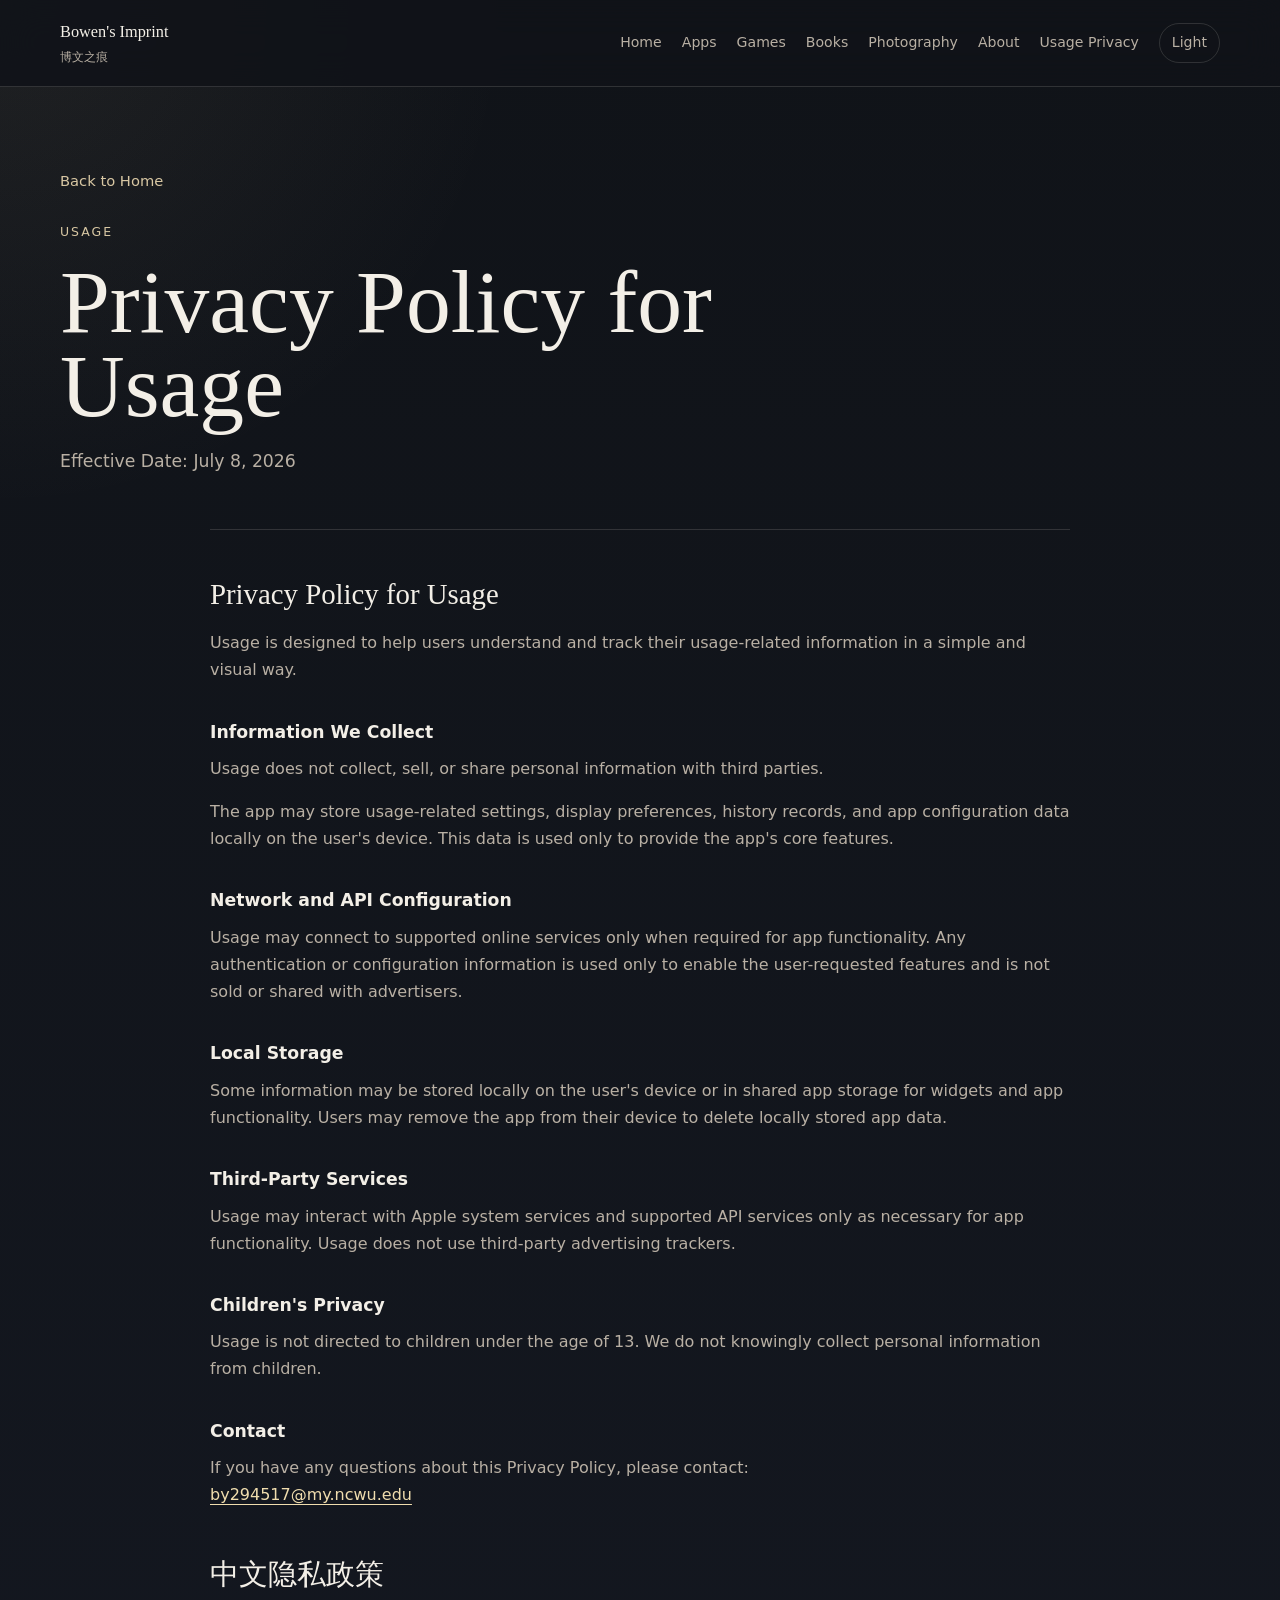
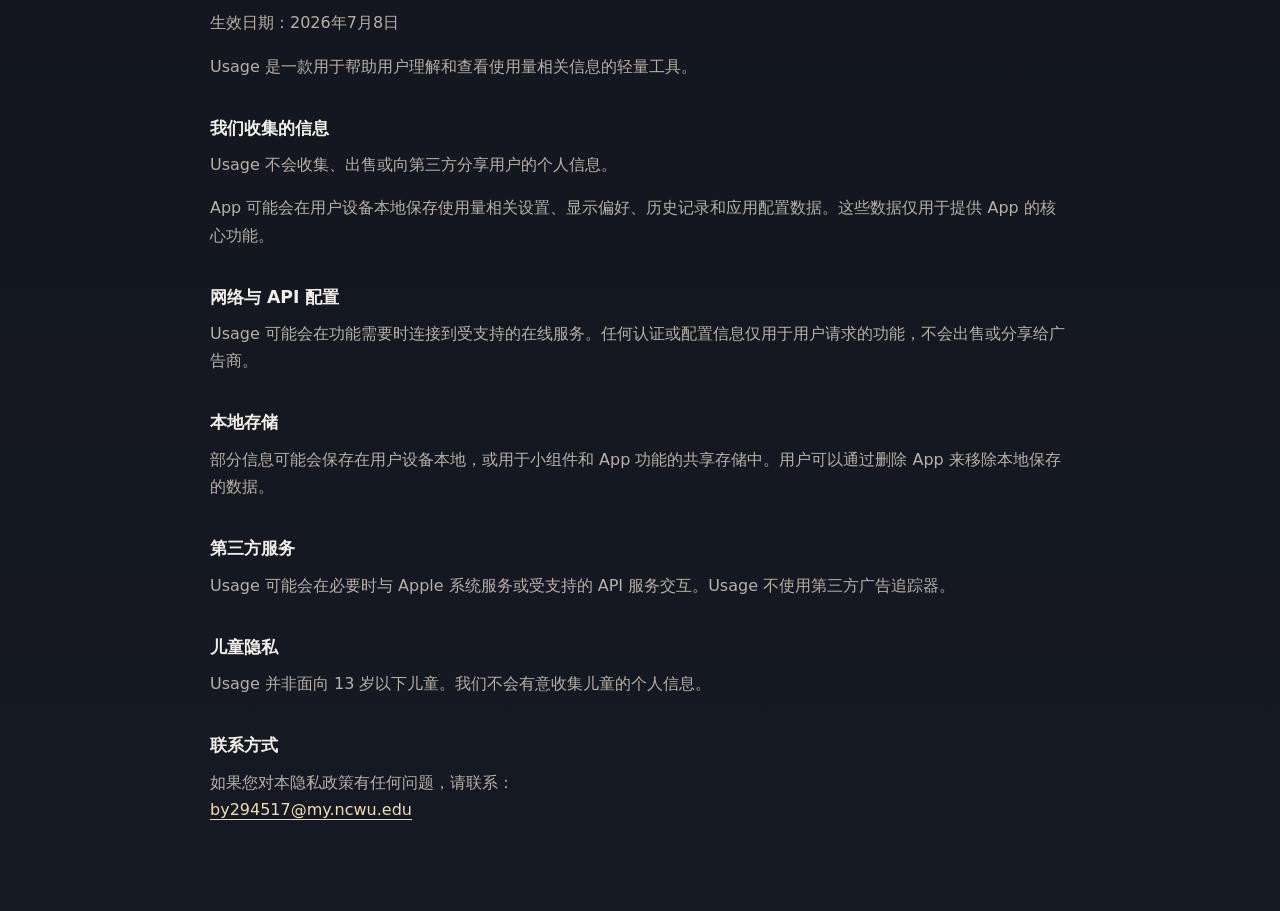
==== privacy/usage/index.html @ b710c00c "Initial commit" ====
<!doctype html>
<html lang="en">
  <head>
    <meta charset="utf-8">
    <meta name="viewport" content="width=device-width, initial-scale=1">
    <meta name="description" content="Privacy Policy for Usage, an iOS utility by Bowen's Imprint.">
    <title>Privacy Policy for Usage | Bowen's Imprint</title>
    <link rel="stylesheet" href="../../assets/styles.css">
    <script src="../../assets/main.js" defer></script>
  </head>
  <body>
    <div class="site-shell">
      <header class="site-header">
        <nav class="nav" aria-label="Primary navigation">
          <a class="brand" href="../../" aria-label="Bowen's Imprint home">
            <strong>Bowen's Imprint</strong>
            <span>博文之痕</span>
          </a>
          <div class="nav-links">
            <a href="../../">Home</a>
            <a href="../../#apps">Apps</a>
            <a href="../../#games">Games</a>
            <a href="../../#books">Books</a>
            <a href="../../#photography">Photography</a>
            <a href="../../#about">About</a>
            <a href="./">Usage Privacy</a>
            <button class="theme-toggle" type="button" data-theme-toggle>Light</button>
          </div>
        </nav>
      </header>

      <main>
        <section class="page-hero">
          <a class="back-link" href="../../">Back to Home</a>
          <p class="eyebrow">Usage</p>
          <h1 class="page-title">Privacy Policy for Usage</h1>
          <p class="page-kicker">Effective Date: July 8, 2026</p>
        </section>

        <article class="document">
          <h2>Privacy Policy for Usage</h2>
          <p>Usage is designed to help users understand and track their usage-related information in a simple and visual way.</p>

          <h3>Information We Collect</h3>
          <p>Usage does not collect, sell, or share personal information with third parties.</p>
          <p>The app may store usage-related settings, display preferences, history records, and app configuration data locally on the user's device. This data is used only to provide the app's core features.</p>

          <h3>Network and API Configuration</h3>
          <p>Usage may connect to supported online services only when required for app functionality. Any authentication or configuration information is used only to enable the user-requested features and is not sold or shared with advertisers.</p>

          <h3>Local Storage</h3>
          <p>Some information may be stored locally on the user's device or in shared app storage for widgets and app functionality. Users may remove the app from their device to delete locally stored app data.</p>

          <h3>Third-Party Services</h3>
          <p>Usage may interact with Apple system services and supported API services only as necessary for app functionality. Usage does not use third-party advertising trackers.</p>

          <h3>Children's Privacy</h3>
          <p>Usage is not directed to children under the age of 13. We do not knowingly collect personal information from children.</p>

          <h3>Contact</h3>
          <p>If you have any questions about this Privacy Policy, please contact:<br>
          <a href="mailto:by294517@my.ncwu.edu">by294517@my.ncwu.edu</a></p>

          <h2 lang="zh-Hans">中文隐私政策</h2>
          <p lang="zh-Hans">生效日期：2026年7月8日</p>
          <p lang="zh-Hans">Usage 是一款用于帮助用户理解和查看使用量相关信息的轻量工具。</p>

          <h3 lang="zh-Hans">我们收集的信息</h3>
          <p lang="zh-Hans">Usage 不会收集、出售或向第三方分享用户的个人信息。</p>
          <p lang="zh-Hans">App 可能会在用户设备本地保存使用量相关设置、显示偏好、历史记录和应用配置数据。这些数据仅用于提供 App 的核心功能。</p>

          <h3 lang="zh-Hans">网络与 API 配置</h3>
          <p lang="zh-Hans">Usage 可能会在功能需要时连接到受支持的在线服务。任何认证或配置信息仅用于用户请求的功能，不会出售或分享给广告商。</p>

          <h3 lang="zh-Hans">本地存储</h3>
          <p lang="zh-Hans">部分信息可能会保存在用户设备本地，或用于小组件和 App 功能的共享存储中。用户可以通过删除 App 来移除本地保存的数据。</p>

          <h3 lang="zh-Hans">第三方服务</h3>
          <p lang="zh-Hans">Usage 可能会在必要时与 Apple 系统服务或受支持的 API 服务交互。Usage 不使用第三方广告追踪器。</p>

          <h3 lang="zh-Hans">儿童隐私</h3>
          <p lang="zh-Hans">Usage 并非面向 13 岁以下儿童。我们不会有意收集儿童的个人信息。</p>

          <h3 lang="zh-Hans">联系方式</h3>
          <p lang="zh-Hans">如果您对本隐私政策有任何问题，请联系：<br>
          <a href="mailto:by294517@my.ncwu.edu">by294517@my.ncwu.edu</a></p>
        </article>
      </main>
    </div>
  </body>
</html>
---- assets/styles.css ----
:root {
  /* Shared design tokens keep the static pages visually consistent. */
  color-scheme: dark;
  --bg: #101318;
  --bg-soft: #151923;
  --panel: #1a202b;
  --panel-strong: #202733;
  --text: #f3efe7;
  --muted: #b9b0a4;
  --subtle: #81786f;
  --line: rgba(243, 239, 231, 0.14);
  --accent: #d8c7a3;
  --accent-strong: #f0ddae;
  --shadow: rgba(0, 0, 0, 0.28);
  --max-width: 1160px;
  --radius: 8px;
  --ease: 180ms ease;
}

:root[data-theme="light"] {
  color-scheme: light;
  --bg: #f5f1ea;
  --bg-soft: #ebe5db;
  --panel: #fffaf1;
  --panel-strong: #f4eadb;
  --text: #17191d;
  --muted: #565048;
  --subtle: #7d756b;
  --line: rgba(23, 25, 29, 0.14);
  --accent: #8a6b35;
  --accent-strong: #5e451c;
  --shadow: rgba(39, 30, 19, 0.12);
}

* {
  box-sizing: border-box;
}

html {
  scroll-behavior: smooth;
}

body {
  margin: 0;
  min-width: 320px;
  background:
    radial-gradient(circle at top left, rgba(216, 199, 163, 0.08), transparent 32rem),
    linear-gradient(180deg, var(--bg), var(--bg-soft));
  color: var(--text);
  font-family: Inter, ui-sans-serif, system-ui, -apple-system, BlinkMacSystemFont, "Segoe UI", sans-serif;
  font-size: 16px;
  line-height: 1.7;
  text-rendering: optimizeLegibility;
}

a {
  color: inherit;
  text-decoration: none;
}

a:hover {
  color: var(--accent-strong);
}

.site-shell {
  min-height: 100vh;
}

.site-header {
  position: sticky;
  top: 0;
  z-index: 20;
  border-bottom: 1px solid var(--line);
  background: color-mix(in srgb, var(--bg) 88%, transparent);
  backdrop-filter: blur(18px);
}

/* The navigation wraps on small screens so every required link remains reachable. */
.nav {
  display: flex;
  align-items: center;
  justify-content: space-between;
  width: min(100% - 40px, var(--max-width));
  margin: 0 auto;
  padding: 18px 0;
  gap: 24px;
}

.brand {
  display: grid;
  gap: 1px;
  min-width: max-content;
  font-family: Georgia, "Times New Roman", serif;
}

.brand strong {
  font-size: 1.02rem;
  font-weight: 500;
}

.brand span {
  color: var(--muted);
  font-size: 0.78rem;
}

.nav-links {
  display: flex;
  align-items: center;
  justify-content: flex-end;
  gap: 20px;
  color: var(--muted);
  font-size: 0.88rem;
}

.nav-links a {
  transition: color var(--ease);
}

.theme-toggle {
  border: 1px solid var(--line);
  border-radius: 999px;
  background: transparent;
  color: var(--muted);
  cursor: pointer;
  font: inherit;
  padding: 7px 12px;
  transition: border-color var(--ease), color var(--ease), background var(--ease);
}

.theme-toggle:hover {
  border-color: var(--accent);
  color: var(--accent-strong);
  background: color-mix(in srgb, var(--accent) 10%, transparent);
}

.section,
.hero,
.page-hero,
.footer-inner {
  width: min(100% - 40px, var(--max-width));
  margin: 0 auto;
}

.hero {
  display: grid;
  grid-template-columns: minmax(0, 1.2fr) minmax(280px, 0.8fr);
  align-items: end;
  gap: 56px;
  padding: 96px 0 72px;
}

/* Hero typography is intentionally editorial and restrained rather than startup-like. */
.eyebrow {
  margin: 0 0 18px;
  color: var(--accent);
  font-size: 0.78rem;
  letter-spacing: 0.16em;
  text-transform: uppercase;
}

h1,
h2,
h3,
p {
  margin-top: 0;
}

h1,
.page-title {
  margin-bottom: 18px;
  font-family: Georgia, "Times New Roman", serif;
  font-size: clamp(3.5rem, 8vw, 7.8rem);
  font-weight: 400;
  line-height: 0.94;
}

.han-title {
  margin-bottom: 28px;
  color: var(--muted);
  font-family: "Songti SC", "Noto Serif CJK SC", serif;
  font-size: clamp(1.45rem, 2vw, 2.15rem);
  font-weight: 400;
}

.hero-copy {
  max-width: 720px;
  color: var(--muted);
  font-size: clamp(1.05rem, 1.4vw, 1.2rem);
}

.hero-actions,
.card-actions {
  display: flex;
  flex-wrap: wrap;
  gap: 12px;
  margin-top: 32px;
}

.button {
  display: inline-flex;
  align-items: center;
  justify-content: center;
  min-height: 44px;
  border: 1px solid var(--accent);
  border-radius: 999px;
  padding: 10px 18px;
  color: var(--bg);
  background: var(--accent);
  font-size: 0.92rem;
  transition: transform var(--ease), border-color var(--ease), background var(--ease), color var(--ease);
}

.button:hover {
  transform: translateY(-1px);
  color: var(--bg);
  background: var(--accent-strong);
  border-color: var(--accent-strong);
}

.button.secondary {
  color: var(--text);
  background: transparent;
}

.button.secondary:hover {
  color: var(--accent-strong);
  background: color-mix(in srgb, var(--accent) 10%, transparent);
}

.hero-panel {
  border: 1px solid var(--line);
  border-radius: var(--radius);
  padding: 28px;
  background: color-mix(in srgb, var(--panel) 88%, transparent);
  box-shadow: 0 24px 70px var(--shadow);
}

.hero-panel dl {
  display: grid;
  gap: 18px;
  margin: 0;
}

.hero-panel div {
  border-bottom: 1px solid var(--line);
  padding-bottom: 18px;
}

.hero-panel div:last-child {
  border-bottom: 0;
  padding-bottom: 0;
}

.hero-panel dt {
  color: var(--subtle);
  font-size: 0.76rem;
  letter-spacing: 0.13em;
  text-transform: uppercase;
}

.hero-panel dd {
  margin: 5px 0 0;
  color: var(--text);
  font-family: Georgia, "Times New Roman", serif;
  font-size: 1.35rem;
}

.section {
  padding: 76px 0;
  border-top: 1px solid var(--line);
}

.section-heading {
  display: grid;
  grid-template-columns: minmax(0, 0.7fr) minmax(0, 1fr);
  gap: 40px;
  margin-bottom: 32px;
}

.section h2 {
  margin-bottom: 0;
  font-family: Georgia, "Times New Roman", serif;
  font-size: clamp(2rem, 4vw, 4rem);
  font-weight: 400;
  line-height: 1;
}

.section-heading p,
.about-copy p,
.document p,
.document li {
  color: var(--muted);
}

.grid {
  display: grid;
  grid-template-columns: repeat(4, minmax(0, 1fr));
  gap: 16px;
}

/* Cards use thin borders and subtle movement to keep the archive calm but tactile. */
.card,
.product-card {
  border: 1px solid var(--line);
  border-radius: var(--radius);
  background: color-mix(in srgb, var(--panel) 92%, transparent);
  transition: transform var(--ease), border-color var(--ease), background var(--ease);
}

.card {
  min-height: 270px;
  padding: 24px;
}

.card:hover,
.product-card:hover {
  transform: translateY(-3px);
  border-color: color-mix(in srgb, var(--accent) 55%, var(--line));
  background: var(--panel);
}

.card-number,
.product-meta {
  color: var(--accent);
  font-size: 0.77rem;
  letter-spacing: 0.14em;
  text-transform: uppercase;
}

.card h3,
.product-card h3 {
  margin: 42px 0 18px;
  font-family: Georgia, "Times New Roman", serif;
  font-size: 1.75rem;
  font-weight: 400;
}

.card p,
.product-card p {
  color: var(--muted);
}

.product-card {
  display: grid;
  grid-template-columns: minmax(0, 0.7fr) minmax(0, 1fr);
  gap: 32px;
  padding: 32px;
}

.product-mark {
  display: grid;
  place-items: center;
  min-height: 260px;
  border: 1px solid var(--line);
  border-radius: var(--radius);
  background:
    linear-gradient(135deg, color-mix(in srgb, var(--accent) 20%, transparent), transparent),
    var(--panel-strong);
  color: var(--accent-strong);
  font-family: Georgia, "Times New Roman", serif;
  font-size: clamp(3rem, 8vw, 5.5rem);
}

.product-card h3 {
  margin-top: 20px;
}

.about-copy {
  display: grid;
  grid-template-columns: repeat(2, minmax(0, 1fr));
  gap: 32px;
}

.site-footer {
  border-top: 1px solid var(--line);
  padding: 36px 0;
}

.footer-inner {
  display: flex;
  align-items: center;
  justify-content: space-between;
  gap: 24px;
  color: var(--muted);
  font-size: 0.92rem;
}

.footer-links {
  display: flex;
  flex-wrap: wrap;
  justify-content: flex-end;
  gap: 16px;
}

.page-hero {
  padding: 80px 0 36px;
}

.page-title {
  max-width: 820px;
  font-size: clamp(2.8rem, 7vw, 6.2rem);
}

.page-kicker {
  max-width: 740px;
  color: var(--muted);
  font-size: 1.08rem;
}

.document {
  width: min(100% - 40px, 860px);
  margin: 0 auto 88px;
  border-top: 1px solid var(--line);
  padding-top: 40px;
}

.document h2 {
  margin: 42px 0 10px;
  font-family: Georgia, "Times New Roman", serif;
  font-size: 1.8rem;
  font-weight: 400;
}

.document h2:first-child {
  margin-top: 0;
}

.document h3 {
  margin: 34px 0 8px;
  font-size: 1.08rem;
  font-weight: 600;
}

.document ul {
  padding-left: 22px;
}

.document a {
  color: var(--accent-strong);
  text-decoration: underline;
  text-decoration-thickness: 1px;
  text-underline-offset: 4px;
}

.back-link {
  display: inline-flex;
  margin-bottom: 28px;
  color: var(--accent);
  font-size: 0.92rem;
}

@media (max-width: 920px) {
  .nav {
    align-items: flex-start;
    flex-direction: column;
  }

  .nav-links {
    flex-wrap: wrap;
    justify-content: flex-start;
    gap: 12px 16px;
  }

  .hero,
  .section-heading,
  .product-card,
  .about-copy {
    grid-template-columns: 1fr;
  }

  .hero {
    padding-top: 70px;
  }

  .grid {
    grid-template-columns: repeat(2, minmax(0, 1fr));
  }
}

@media (max-width: 620px) {
  body {
    font-size: 15px;
  }

  .section,
  .hero,
  .page-hero,
  .footer-inner {
    width: min(100% - 28px, var(--max-width));
  }

  .hero {
    gap: 28px;
    padding: 52px 0 48px;
  }

  h1 {
    font-size: clamp(3rem, 15vw, 4.5rem);
  }

  .grid {
    grid-template-columns: 1fr;
  }

  .card {
    min-height: auto;
  }

  .product-card,
  .hero-panel {
    padding: 22px;
  }

  .product-mark {
    min-height: 180px;
  }

  .footer-inner {
    align-items: flex-start;
    flex-direction: column;
  }

  .footer-links {
    justify-content: flex-start;
  }

  .nav-links {
    font-size: 0.84rem;
  }
}
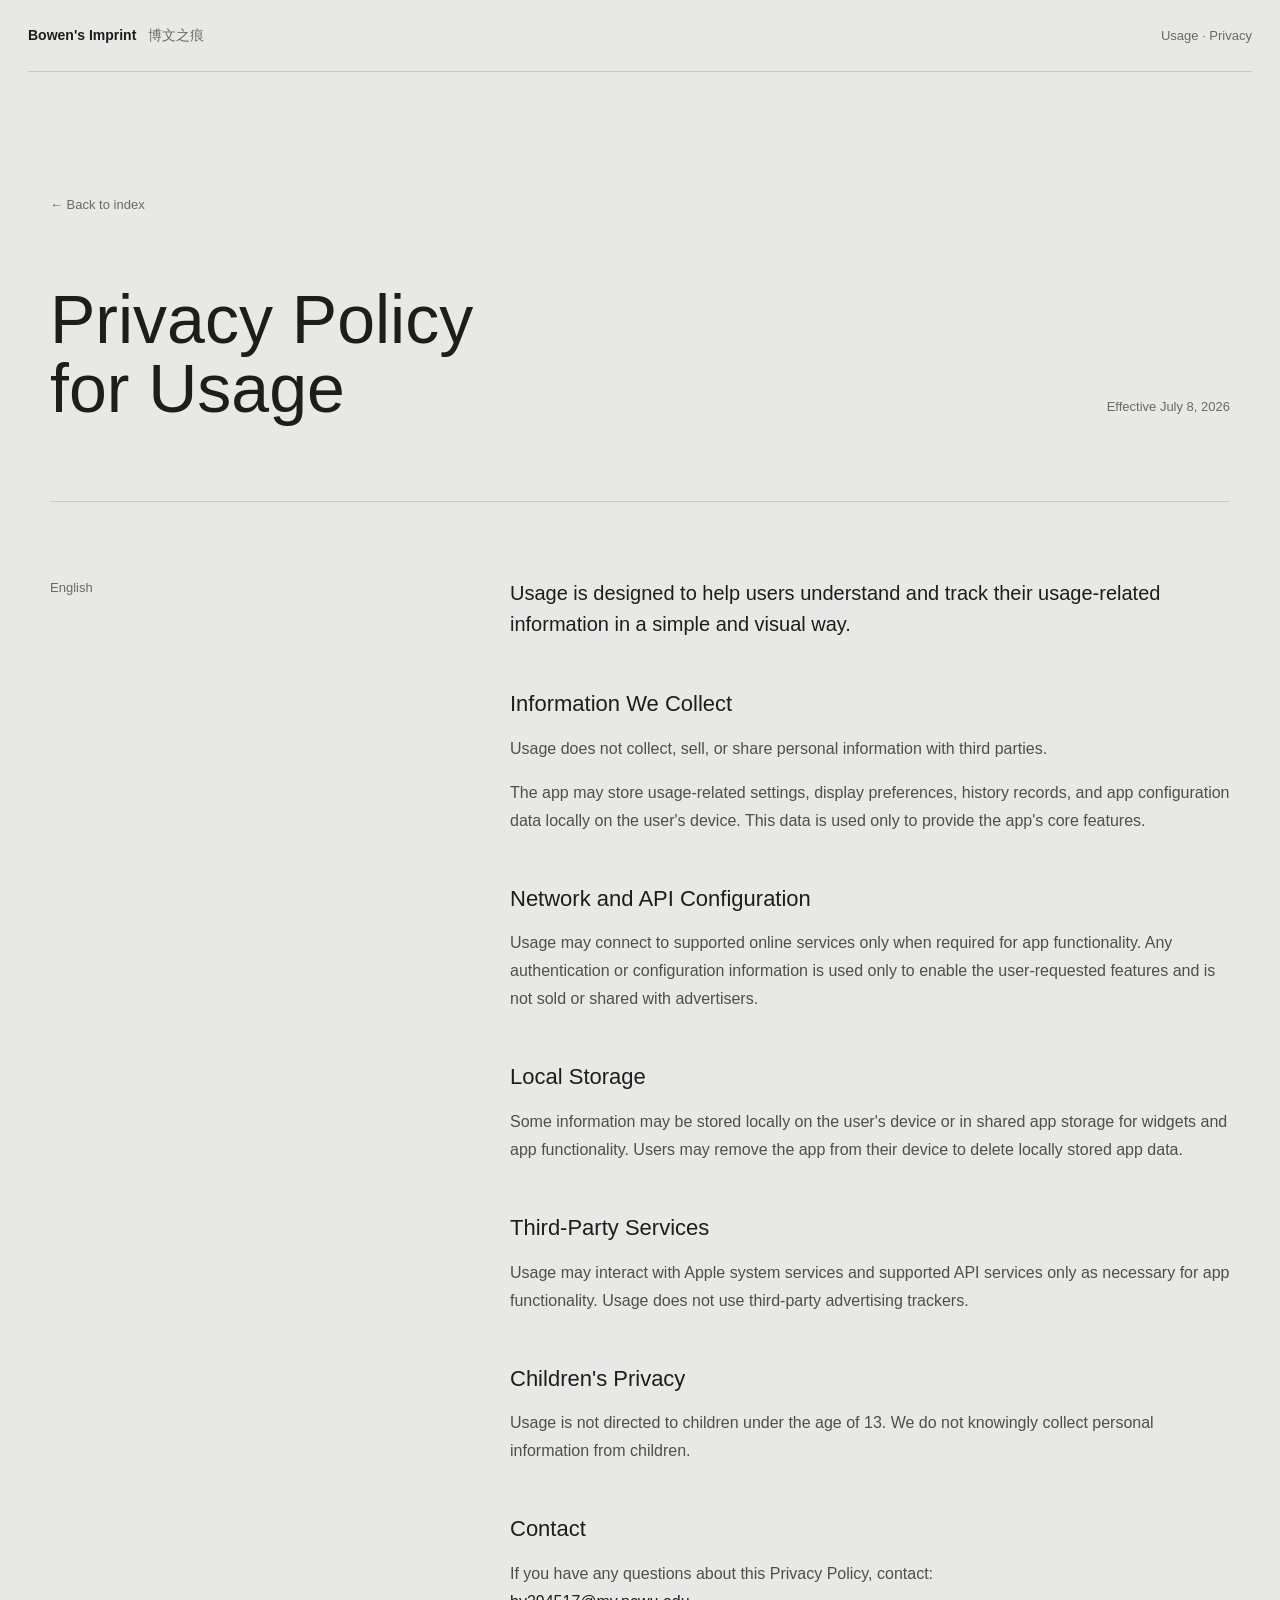
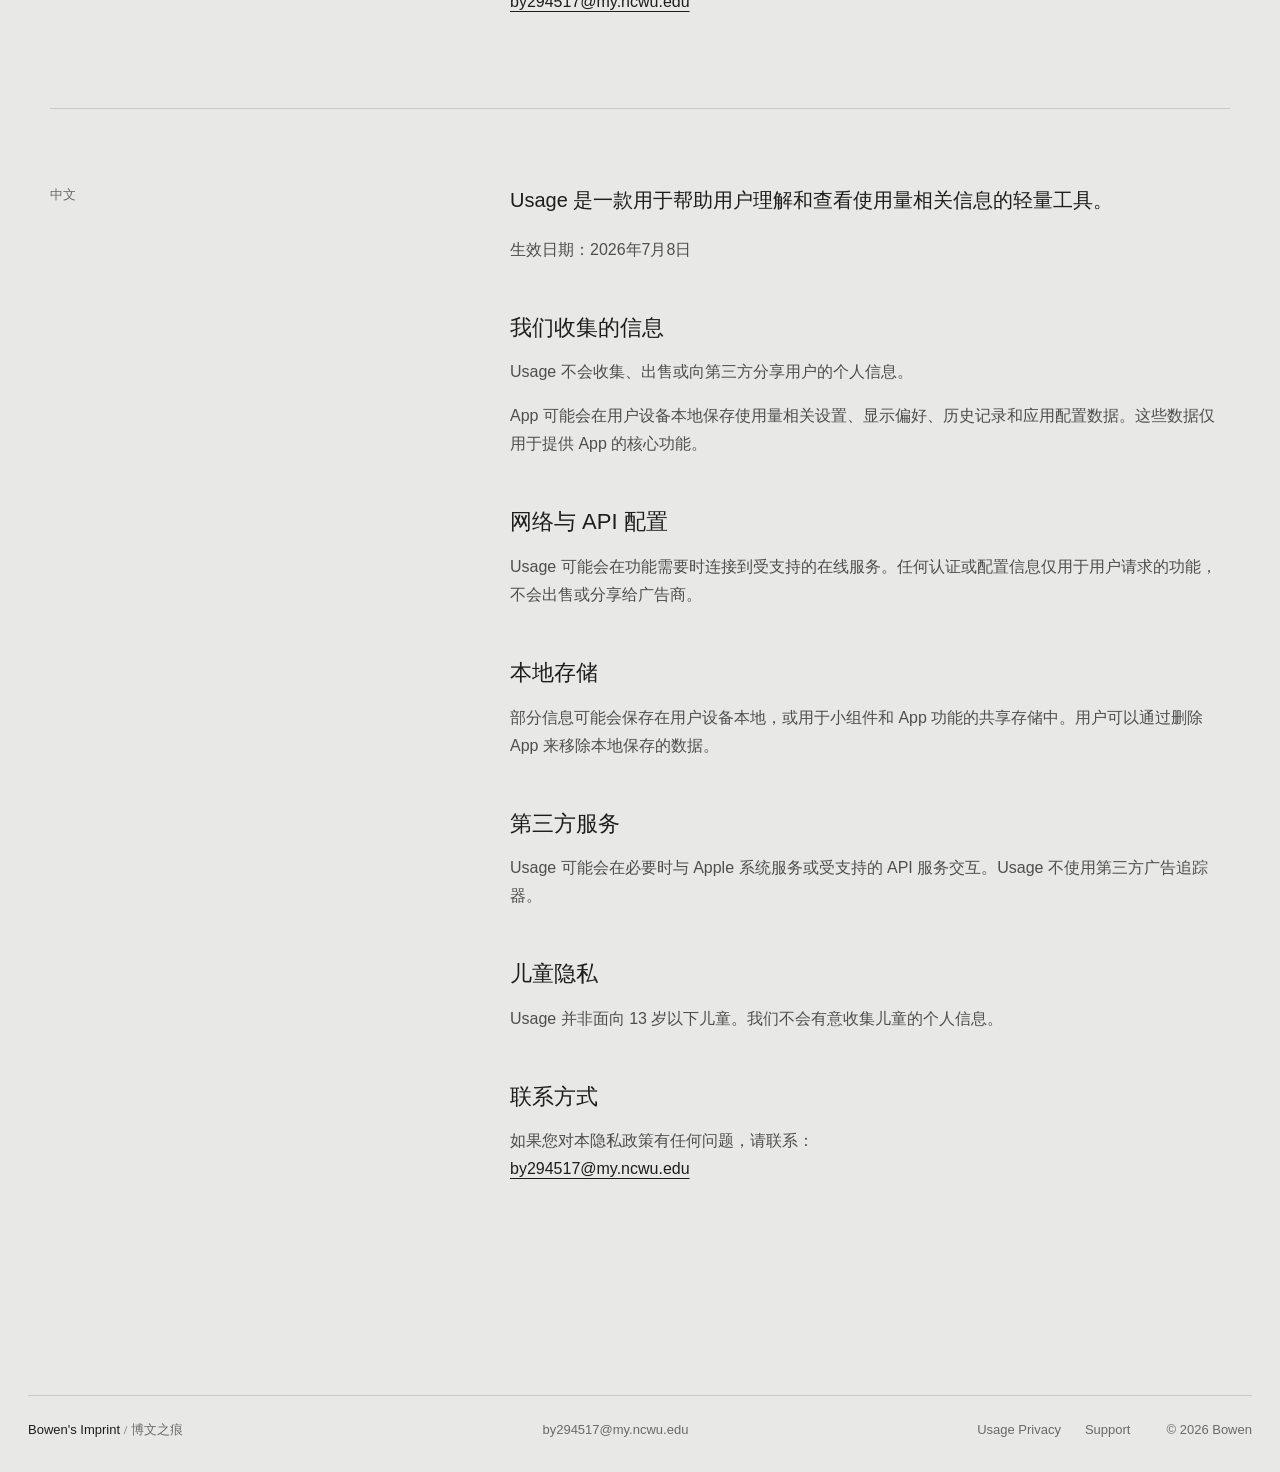
==== commit 3f738034: "Fix website access and redesign homepage - Fixed website structure and accessibility issues - Update" ====
--- a/privacy/usage/index.html
+++ b/privacy/usage/index.html
@@ -3,89 +3,103 @@
   <head>
     <meta charset="utf-8">
     <meta name="viewport" content="width=device-width, initial-scale=1">
-    <meta name="description" content="Privacy Policy for Usage, an iOS utility by Bowen's Imprint.">
+    <meta name="theme-color" content="#e8e8e6">
+    <meta name="description" content="Privacy Policy for Usage, an iOS app by Bowen's Imprint.">
     <title>Privacy Policy for Usage | Bowen's Imprint</title>
+    <link rel="icon" href="../../assets/favicon.svg" type="image/svg+xml">
     <link rel="stylesheet" href="../../assets/styles.css">
-    <script src="../../assets/main.js" defer></script>
   </head>
-  <body>
-    <div class="site-shell">
-      <header class="site-header">
-        <nav class="nav" aria-label="Primary navigation">
-          <a class="brand" href="../../" aria-label="Bowen's Imprint home">
-            <strong>Bowen's Imprint</strong>
-            <span>博文之痕</span>
-          </a>
-          <div class="nav-links">
-            <a href="../../">Home</a>
-            <a href="../../#apps">Apps</a>
-            <a href="../../#games">Games</a>
-            <a href="../../#books">Books</a>
-            <a href="../../#photography">Photography</a>
-            <a href="../../#about">About</a>
-            <a href="./">Usage Privacy</a>
-            <button class="theme-toggle" type="button" data-theme-toggle>Light</button>
-          </div>
-        </nav>
+  <body class="legal-page">
+    <a class="skip-link" href="#policy">Skip to policy</a>
+
+    <header class="site-header">
+      <div class="header-inner">
+        <a class="site-mark" href="../../" aria-label="Bowen's Imprint home">
+          <span>Bowen's Imprint</span>
+          <span lang="zh-Hans">博文之痕</span>
+        </a>
+        <span class="header-note">Usage · Privacy</span>
+      </div>
+    </header>
+
+    <main class="legal-main" id="policy">
+      <a class="document-back" href="../../">← Back to index</a>
+
+      <header class="legal-hero">
+        <h1>Privacy Policy<br>for Usage</h1>
+        <p class="legal-date">Effective July 8, 2026</p>
       </header>
 
-      <main>
-        <section class="page-hero">
-          <a class="back-link" href="../../">Back to Home</a>
-          <p class="eyebrow">Usage</p>
-          <h1 class="page-title">Privacy Policy for Usage</h1>
-          <p class="page-kicker">Effective Date: July 8, 2026</p>
+      <article class="legal-document">
+        <section class="legal-block" aria-labelledby="english-policy">
+          <h2 class="legal-language" id="english-policy">English</h2>
+          <div class="legal-copy">
+            <p>Usage is designed to help users understand and track their usage-related information in a simple and visual way.</p>
+
+            <h2>Information We Collect</h2>
+            <p>Usage does not collect, sell, or share personal information with third parties.</p>
+            <p>The app may store usage-related settings, display preferences, history records, and app configuration data locally on the user's device. This data is used only to provide the app's core features.</p>
+
+            <h2>Network and API Configuration</h2>
+            <p>Usage may connect to supported online services only when required for app functionality. Any authentication or configuration information is used only to enable the user-requested features and is not sold or shared with advertisers.</p>
+
+            <h2>Local Storage</h2>
+            <p>Some information may be stored locally on the user's device or in shared app storage for widgets and app functionality. Users may remove the app from their device to delete locally stored app data.</p>
+
+            <h2>Third-Party Services</h2>
+            <p>Usage may interact with Apple system services and supported API services only as necessary for app functionality. Usage does not use third-party advertising trackers.</p>
+
+            <h2>Children's Privacy</h2>
+            <p>Usage is not directed to children under the age of 13. We do not knowingly collect personal information from children.</p>
+
+            <h2>Contact</h2>
+            <p>If you have any questions about this Privacy Policy, contact:<br>
+              <a href="mailto:by294517@my.ncwu.edu">by294517@my.ncwu.edu</a>
+            </p>
+          </div>
         </section>
 
-        <article class="document">
-          <h2>Privacy Policy for Usage</h2>
-          <p>Usage is designed to help users understand and track their usage-related information in a simple and visual way.</p>
+        <section class="legal-block" lang="zh-Hans" aria-labelledby="chinese-policy">
+          <h2 class="legal-language" id="chinese-policy">中文</h2>
+          <div class="legal-copy">
+            <p>Usage 是一款用于帮助用户理解和查看使用量相关信息的轻量工具。</p>
+            <p>生效日期：2026年7月8日</p>
 
-          <h3>Information We Collect</h3>
-          <p>Usage does not collect, sell, or share personal information with third parties.</p>
-          <p>The app may store usage-related settings, display preferences, history records, and app configuration data locally on the user's device. This data is used only to provide the app's core features.</p>
+            <h2>我们收集的信息</h2>
+            <p>Usage 不会收集、出售或向第三方分享用户的个人信息。</p>
+            <p>App 可能会在用户设备本地保存使用量相关设置、显示偏好、历史记录和应用配置数据。这些数据仅用于提供 App 的核心功能。</p>
 
-          <h3>Network and API Configuration</h3>
-          <p>Usage may connect to supported online services only when required for app functionality. Any authentication or configuration information is used only to enable the user-requested features and is not sold or shared with advertisers.</p>
+            <h2>网络与 API 配置</h2>
+            <p>Usage 可能会在功能需要时连接到受支持的在线服务。任何认证或配置信息仅用于用户请求的功能，不会出售或分享给广告商。</p>
 
-          <h3>Local Storage</h3>
-          <p>Some information may be stored locally on the user's device or in shared app storage for widgets and app functionality. Users may remove the app from their device to delete locally stored app data.</p>
+            <h2>本地存储</h2>
+            <p>部分信息可能会保存在用户设备本地，或用于小组件和 App 功能的共享存储中。用户可以通过删除 App 来移除本地保存的数据。</p>
 
-          <h3>Third-Party Services</h3>
-          <p>Usage may interact with Apple system services and supported API services only as necessary for app functionality. Usage does not use third-party advertising trackers.</p>
+            <h2>第三方服务</h2>
+            <p>Usage 可能会在必要时与 Apple 系统服务或受支持的 API 服务交互。Usage 不使用第三方广告追踪器。</p>
 
-          <h3>Children's Privacy</h3>
-          <p>Usage is not directed to children under the age of 13. We do not knowingly collect personal information from children.</p>
+            <h2>儿童隐私</h2>
+            <p>Usage 并非面向 13 岁以下儿童。我们不会有意收集儿童的个人信息。</p>
 
-          <h3>Contact</h3>
-          <p>If you have any questions about this Privacy Policy, please contact:<br>
-          <a href="mailto:by294517@my.ncwu.edu">by294517@my.ncwu.edu</a></p>
+            <h2>联系方式</h2>
+            <p>如果您对本隐私政策有任何问题，请联系：<br>
+              <a href="mailto:by294517@my.ncwu.edu">by294517@my.ncwu.edu</a>
+            </p>
+          </div>
+        </section>
+      </article>
+    </main>
 
-          <h2 lang="zh-Hans">中文隐私政策</h2>
-          <p lang="zh-Hans">生效日期：2026年7月8日</p>
-          <p lang="zh-Hans">Usage 是一款用于帮助用户理解和查看使用量相关信息的轻量工具。</p>
-
-          <h3 lang="zh-Hans">我们收集的信息</h3>
-          <p lang="zh-Hans">Usage 不会收集、出售或向第三方分享用户的个人信息。</p>
-          <p lang="zh-Hans">App 可能会在用户设备本地保存使用量相关设置、显示偏好、历史记录和应用配置数据。这些数据仅用于提供 App 的核心功能。</p>
-
-          <h3 lang="zh-Hans">网络与 API 配置</h3>
-          <p lang="zh-Hans">Usage 可能会在功能需要时连接到受支持的在线服务。任何认证或配置信息仅用于用户请求的功能，不会出售或分享给广告商。</p>
-
-          <h3 lang="zh-Hans">本地存储</h3>
-          <p lang="zh-Hans">部分信息可能会保存在用户设备本地，或用于小组件和 App 功能的共享存储中。用户可以通过删除 App 来移除本地保存的数据。</p>
-
-          <h3 lang="zh-Hans">第三方服务</h3>
-          <p lang="zh-Hans">Usage 可能会在必要时与 Apple 系统服务或受支持的 API 服务交互。Usage 不使用第三方广告追踪器。</p>
-
-          <h3 lang="zh-Hans">儿童隐私</h3>
-          <p lang="zh-Hans">Usage 并非面向 13 岁以下儿童。我们不会有意收集儿童的个人信息。</p>
-
-          <h3 lang="zh-Hans">联系方式</h3>
-          <p lang="zh-Hans">如果您对本隐私政策有任何问题，请联系：<br>
-          <a href="mailto:by294517@my.ncwu.edu">by294517@my.ncwu.edu</a></p>
-        </article>
-      </main>
-    </div>
+    <footer class="site-footer legal-footer">
+      <div class="footer-inner">
+        <p class="footer-name">Bowen's Imprint <span lang="zh-Hans">/ 博文之痕</span></p>
+        <a class="footer-contact" href="mailto:by294517@my.ncwu.edu">by294517@my.ncwu.edu</a>
+        <nav class="footer-links" aria-label="Legal and support links">
+          <a href="./" aria-current="page">Usage Privacy</a>
+          <a href="../../support/usage/">Support</a>
+        </nav>
+        <p class="footer-year">© 2026 Bowen</p>
+      </div>
+    </footer>
   </body>
 </html>
--- a/assets/styles.css
+++ b/assets/styles.css
@@ -1,35 +1,12 @@
 :root {
-  /* Shared design tokens keep the static pages visually consistent. */
-  color-scheme: dark;
-  --bg: #101318;
-  --bg-soft: #151923;
-  --panel: #1a202b;
-  --panel-strong: #202733;
-  --text: #f3efe7;
-  --muted: #b9b0a4;
-  --subtle: #81786f;
-  --line: rgba(243, 239, 231, 0.14);
-  --accent: #d8c7a3;
-  --accent-strong: #f0ddae;
-  --shadow: rgba(0, 0, 0, 0.28);
-  --max-width: 1160px;
-  --radius: 8px;
-  --ease: 180ms ease;
-}
-
-:root[data-theme="light"] {
   color-scheme: light;
-  --bg: #f5f1ea;
-  --bg-soft: #ebe5db;
-  --panel: #fffaf1;
-  --panel-strong: #f4eadb;
-  --text: #17191d;
-  --muted: #565048;
-  --subtle: #7d756b;
-  --line: rgba(23, 25, 29, 0.14);
-  --accent: #8a6b35;
-  --accent-strong: #5e451c;
-  --shadow: rgba(39, 30, 19, 0.12);
+  --paper: #e8e8e6;
+  --surface: #f3f3f0;
+  --ink: #1d1e1c;
+  --muted: #696a66;
+  --line: #c9cac6;
+  --gutter: 28px;
+  --content-width: 1760px;
 }
 
 * {
@@ -43,14 +20,13 @@
 body {
   margin: 0;
   min-width: 320px;
-  background:
-    radial-gradient(circle at top left, rgba(216, 199, 163, 0.08), transparent 32rem),
-    linear-gradient(180deg, var(--bg), var(--bg-soft));
-  color: var(--text);
-  font-family: Inter, ui-sans-serif, system-ui, -apple-system, BlinkMacSystemFont, "Segoe UI", sans-serif;
+  background: var(--paper);
+  color: var(--ink);
+  font-family: "Helvetica Neue", Helvetica, Arial, "PingFang SC", sans-serif;
   font-size: 16px;
-  line-height: 1.7;
+  line-height: 1.5;
   text-rendering: optimizeLegibility;
+  -webkit-font-smoothing: antialiased;
 }
 
 a {
@@ -58,473 +34,679 @@
   text-decoration: none;
 }
 
-a:hover {
-  color: var(--accent-strong);
-}
-
-.site-shell {
-  min-height: 100vh;
+img {
+  display: block;
+  max-width: 100%;
+}
+
+button,
+input,
+textarea,
+select {
+  font: inherit;
+}
+
+.skip-link {
+  position: absolute;
+  top: -80px;
+  left: 12px;
+  z-index: 100;
+  padding: 10px 14px;
+  background: var(--ink);
+  color: var(--surface);
+}
+
+.keyboard-navigation .skip-link:focus {
+  top: 12px;
+}
+
+.visually-hidden {
+  position: absolute;
+  width: 1px;
+  height: 1px;
+  padding: 0;
+  margin: -1px;
+  overflow: hidden;
+  clip: rect(0, 0, 0, 0);
+  white-space: nowrap;
+  border: 0;
 }
 
 .site-header {
-  position: sticky;
-  top: 0;
-  z-index: 20;
+  position: absolute;
+  inset: 0 0 auto;
+  z-index: 10;
+}
+
+.header-inner {
+  display: grid;
+  grid-template-columns: 1fr auto 1fr;
+  align-items: center;
+  width: min(calc(100% - (var(--gutter) * 2)), var(--content-width));
+  min-height: 72px;
+  margin: 0 auto;
   border-bottom: 1px solid var(--line);
-  background: color-mix(in srgb, var(--bg) 88%, transparent);
-  backdrop-filter: blur(18px);
-}
-
-/* The navigation wraps on small screens so every required link remains reachable. */
-.nav {
+}
+
+.site-mark {
+  display: flex;
+  align-items: baseline;
+  gap: 12px;
+  justify-self: start;
+  font-size: 14px;
+  line-height: 1.25;
+}
+
+.site-mark span:first-child {
+  font-weight: 600;
+}
+
+.site-mark span:last-child,
+.footer-name span {
+  color: var(--muted);
+  font-family: "Songti SC", STSong, serif;
+}
+
+.header-nav {
   display: flex;
   align-items: center;
-  justify-content: space-between;
-  width: min(100% - 40px, var(--max-width));
+  gap: 30px;
+  font-size: 14px;
+}
+
+.header-nav a,
+.header-note,
+.project-meta,
+.intro-meta,
+.index-header p {
+  color: var(--muted);
+}
+
+.header-nav a:hover,
+.header-nav a:focus-visible {
+  color: var(--ink);
+  text-decoration: underline;
+  text-underline-offset: 4px;
+}
+
+.header-nav span {
+  margin-left: 3px;
+  font-size: 11px;
+  vertical-align: super;
+}
+
+.header-note {
+  justify-self: end;
+  font-size: 13px;
+}
+
+.intro {
+  display: grid;
+  min-height: 68vh;
+  align-items: center;
+  padding: 116px var(--gutter) 76px;
+}
+
+.intro-inner {
+  width: min(100%, var(--content-width));
   margin: 0 auto;
-  padding: 18px 0;
-  gap: 24px;
-}
-
-.brand {
-  display: grid;
-  gap: 1px;
-  min-width: max-content;
-  font-family: Georgia, "Times New Roman", serif;
-}
-
-.brand strong {
-  font-size: 1.02rem;
-  font-weight: 500;
-}
-
-.brand span {
-  color: var(--muted);
-  font-size: 0.78rem;
-}
-
-.nav-links {
+}
+
+.intro-meta {
+  display: flex;
+  justify-content: center;
+  gap: 22px;
+  font-size: 13px;
+}
+
+.intro-meta span + span::before {
+  content: "/";
+  margin-right: 22px;
+  color: #a4a5a1;
+}
+
+.intro h1 {
+  margin: 42px 0 28px;
+  font-size: 118px;
+  font-weight: 600;
+  line-height: 0.9;
+  text-align: center;
+  text-transform: uppercase;
+}
+
+.intro-credit {
   display: flex;
   align-items: center;
-  justify-content: flex-end;
-  gap: 20px;
+  justify-content: center;
+  gap: 24px;
+}
+
+.intro-credit span {
+  font-family: "Songti SC", STSong, serif;
+  font-size: 23px;
+}
+
+.intro-credit a {
   color: var(--muted);
-  font-size: 0.88rem;
-}
-
-.nav-links a {
-  transition: color var(--ease);
-}
-
-.theme-toggle {
-  border: 1px solid var(--line);
-  border-radius: 999px;
-  background: transparent;
-  color: var(--muted);
-  cursor: pointer;
-  font: inherit;
-  padding: 7px 12px;
-  transition: border-color var(--ease), color var(--ease), background var(--ease);
-}
-
-.theme-toggle:hover {
-  border-color: var(--accent);
-  color: var(--accent-strong);
-  background: color-mix(in srgb, var(--accent) 10%, transparent);
-}
-
-.section,
-.hero,
-.page-hero,
-.footer-inner {
-  width: min(100% - 40px, var(--max-width));
+  font-size: 13px;
+  text-decoration: underline;
+  text-underline-offset: 4px;
+}
+
+.project-index {
+  width: min(calc(100% - (var(--gutter) * 2)), var(--content-width));
   margin: 0 auto;
 }
 
-.hero {
-  display: grid;
-  grid-template-columns: minmax(0, 1.2fr) minmax(280px, 0.8fr);
-  align-items: end;
-  gap: 56px;
-  padding: 96px 0 72px;
-}
-
-/* Hero typography is intentionally editorial and restrained rather than startup-like. */
-.eyebrow {
-  margin: 0 0 18px;
-  color: var(--accent);
-  font-size: 0.78rem;
-  letter-spacing: 0.16em;
-  text-transform: uppercase;
-}
-
-h1,
-h2,
-h3,
-p {
-  margin-top: 0;
-}
-
-h1,
-.page-title {
-  margin-bottom: 18px;
-  font-family: Georgia, "Times New Roman", serif;
-  font-size: clamp(3.5rem, 8vw, 7.8rem);
-  font-weight: 400;
-  line-height: 0.94;
-}
-
-.han-title {
-  margin-bottom: 28px;
-  color: var(--muted);
-  font-family: "Songti SC", "Noto Serif CJK SC", serif;
-  font-size: clamp(1.45rem, 2vw, 2.15rem);
-  font-weight: 400;
-}
-
-.hero-copy {
-  max-width: 720px;
-  color: var(--muted);
-  font-size: clamp(1.05rem, 1.4vw, 1.2rem);
-}
-
-.hero-actions,
-.card-actions {
-  display: flex;
-  flex-wrap: wrap;
-  gap: 12px;
-  margin-top: 32px;
-}
-
-.button {
-  display: inline-flex;
-  align-items: center;
-  justify-content: center;
-  min-height: 44px;
-  border: 1px solid var(--accent);
-  border-radius: 999px;
-  padding: 10px 18px;
-  color: var(--bg);
-  background: var(--accent);
-  font-size: 0.92rem;
-  transition: transform var(--ease), border-color var(--ease), background var(--ease), color var(--ease);
-}
-
-.button:hover {
-  transform: translateY(-1px);
-  color: var(--bg);
-  background: var(--accent-strong);
-  border-color: var(--accent-strong);
-}
-
-.button.secondary {
-  color: var(--text);
-  background: transparent;
-}
-
-.button.secondary:hover {
-  color: var(--accent-strong);
-  background: color-mix(in srgb, var(--accent) 10%, transparent);
-}
-
-.hero-panel {
-  border: 1px solid var(--line);
-  border-radius: var(--radius);
-  padding: 28px;
-  background: color-mix(in srgb, var(--panel) 88%, transparent);
-  box-shadow: 0 24px 70px var(--shadow);
-}
-
-.hero-panel dl {
-  display: grid;
-  gap: 18px;
-  margin: 0;
-}
-
-.hero-panel div {
-  border-bottom: 1px solid var(--line);
-  padding-bottom: 18px;
-}
-
-.hero-panel div:last-child {
-  border-bottom: 0;
-  padding-bottom: 0;
-}
-
-.hero-panel dt {
-  color: var(--subtle);
-  font-size: 0.76rem;
-  letter-spacing: 0.13em;
-  text-transform: uppercase;
-}
-
-.hero-panel dd {
-  margin: 5px 0 0;
-  color: var(--text);
-  font-family: Georgia, "Times New Roman", serif;
-  font-size: 1.35rem;
-}
-
-.section {
-  padding: 76px 0;
-  border-top: 1px solid var(--line);
-}
-
-.section-heading {
-  display: grid;
-  grid-template-columns: minmax(0, 0.7fr) minmax(0, 1fr);
-  gap: 40px;
-  margin-bottom: 32px;
-}
-
-.section h2 {
-  margin-bottom: 0;
-  font-family: Georgia, "Times New Roman", serif;
-  font-size: clamp(2rem, 4vw, 4rem);
-  font-weight: 400;
-  line-height: 1;
-}
-
-.section-heading p,
-.about-copy p,
-.document p,
-.document li {
-  color: var(--muted);
-}
-
-.grid {
-  display: grid;
-  grid-template-columns: repeat(4, minmax(0, 1fr));
-  gap: 16px;
-}
-
-/* Cards use thin borders and subtle movement to keep the archive calm but tactile. */
-.card,
-.product-card {
-  border: 1px solid var(--line);
-  border-radius: var(--radius);
-  background: color-mix(in srgb, var(--panel) 92%, transparent);
-  transition: transform var(--ease), border-color var(--ease), background var(--ease);
-}
-
-.card {
-  min-height: 270px;
-  padding: 24px;
-}
-
-.card:hover,
-.product-card:hover {
-  transform: translateY(-3px);
-  border-color: color-mix(in srgb, var(--accent) 55%, var(--line));
-  background: var(--panel);
-}
-
-.card-number,
-.product-meta {
-  color: var(--accent);
-  font-size: 0.77rem;
-  letter-spacing: 0.14em;
-  text-transform: uppercase;
-}
-
-.card h3,
-.product-card h3 {
-  margin: 42px 0 18px;
-  font-family: Georgia, "Times New Roman", serif;
-  font-size: 1.75rem;
-  font-weight: 400;
-}
-
-.card p,
-.product-card p {
-  color: var(--muted);
-}
-
-.product-card {
-  display: grid;
-  grid-template-columns: minmax(0, 0.7fr) minmax(0, 1fr);
-  gap: 32px;
-  padding: 32px;
-}
-
-.product-mark {
-  display: grid;
-  place-items: center;
-  min-height: 260px;
-  border: 1px solid var(--line);
-  border-radius: var(--radius);
-  background:
-    linear-gradient(135deg, color-mix(in srgb, var(--accent) 20%, transparent), transparent),
-    var(--panel-strong);
-  color: var(--accent-strong);
-  font-family: Georgia, "Times New Roman", serif;
-  font-size: clamp(3rem, 8vw, 5.5rem);
-}
-
-.product-card h3 {
-  margin-top: 20px;
-}
-
-.about-copy {
-  display: grid;
-  grid-template-columns: repeat(2, minmax(0, 1fr));
-  gap: 32px;
-}
-
-.site-footer {
-  border-top: 1px solid var(--line);
-  padding: 36px 0;
-}
-
-.footer-inner {
+.index-header {
   display: flex;
   align-items: center;
   justify-content: space-between;
   gap: 24px;
+  margin-bottom: 30px;
+  padding: 18px 0;
+  border-top: 1px solid var(--line);
+  border-bottom: 1px solid var(--line);
+}
+
+.index-header h2,
+.index-header p {
+  margin: 0;
+}
+
+.index-header h2 {
+  font-size: 18px;
+  font-weight: 500;
+}
+
+.index-header p {
+  font-size: 13px;
+}
+
+.project-grid {
+  display: grid;
+  grid-template-columns: repeat(2, minmax(0, 1fr));
+  column-gap: 16px;
+  row-gap: 42px;
+}
+
+.project {
+  min-width: 0;
+}
+
+.project-meta {
+  display: grid;
+  grid-template-columns: 46px minmax(0, 1fr) auto;
+  gap: 12px;
+  padding: 0 4px 12px;
+  font-size: 13px;
+}
+
+.project-meta span:nth-child(2) {
+  color: var(--ink);
+}
+
+.project-visual {
+  position: relative;
+  min-width: 0;
+  aspect-ratio: 4 / 3;
+  overflow: hidden;
+  border-radius: 6px;
+  background: #d5d5d2;
+  outline: 0;
+}
+
+.project-visual > img {
+  width: 100%;
+  height: 100%;
+  object-fit: cover;
+  transition: transform 750ms cubic-bezier(0.22, 1, 0.36, 1);
+}
+
+.project-overlay {
+  position: absolute;
+  inset: 0;
+  display: flex;
+  flex-direction: column;
+  justify-content: space-between;
+  padding: 28px;
+  background: rgba(14, 15, 14, 0.44);
+  color: #ffffff;
+  opacity: 0;
+  pointer-events: none;
+  transition: opacity 300ms ease;
+}
+
+.project-state,
+.project-details p,
+.project-details h3 {
+  margin: 0;
+}
+
+.project-state {
+  align-self: flex-end;
+  font-size: 13px;
+}
+
+.project-details {
+  max-width: 580px;
+}
+
+.project-details h3 {
+  font-size: 44px;
+  font-weight: 500;
+  line-height: 1.04;
+}
+
+.project-details h3 span {
+  font-family: "Songti SC", STSong, serif;
+  font-size: 0.68em;
+  font-weight: 400;
+}
+
+.project-details > p {
+  max-width: 430px;
+  margin-top: 10px;
+  color: rgba(255, 255, 255, 0.8);
+  font-size: 15px;
+}
+
+.project-links {
+  display: flex;
+  gap: 24px;
+  margin-top: 24px;
+  font-size: 14px;
+}
+
+.project-links a {
+  padding-bottom: 3px;
+  border-bottom: 1px solid rgba(255, 255, 255, 0.7);
+}
+
+.project-visual:hover .project-overlay,
+.project-visual:focus-visible .project-overlay,
+.project-visual:focus-within .project-overlay,
+.project-visual.is-active .project-overlay {
+  opacity: 1;
+  pointer-events: auto;
+}
+
+.project-visual:hover > img,
+.project-visual:focus-visible > img,
+.project-visual:focus-within > img,
+.project-visual.is-active > img {
+  transform: scale(1.018);
+}
+
+.project-visual:focus-visible {
+  outline: 2px solid var(--ink);
+  outline-offset: 4px;
+}
+
+.site-footer {
+  padding: 128px var(--gutter) 32px;
+}
+
+.footer-inner {
+  display: grid;
+  grid-template-columns: 1.2fr 1fr auto auto;
+  align-items: end;
+  gap: 36px;
+  width: min(100%, var(--content-width));
+  margin: 0 auto;
+  padding-top: 24px;
+  border-top: 1px solid var(--line);
+  font-size: 13px;
+}
+
+.footer-inner p {
+  margin: 0;
+}
+
+.footer-contact,
+.footer-links,
+.footer-year {
   color: var(--muted);
-  font-size: 0.92rem;
 }
 
 .footer-links {
   display: flex;
-  flex-wrap: wrap;
-  justify-content: flex-end;
-  gap: 16px;
-}
-
-.page-hero {
-  padding: 80px 0 36px;
-}
-
-.page-title {
+  gap: 24px;
+}
+
+.footer-inner a:hover,
+.footer-inner a:focus-visible,
+.document-back:hover,
+.document-back:focus-visible {
+  color: var(--ink);
+  text-decoration: underline;
+  text-underline-offset: 4px;
+}
+
+/* Legal and support pages use the same neutral editorial system. */
+.legal-page .site-header {
+  position: relative;
+}
+
+.legal-page .header-inner {
+  grid-template-columns: 1fr auto;
+}
+
+.legal-page .header-note {
+  justify-self: end;
+}
+
+.legal-main {
+  width: min(calc(100% - (var(--gutter) * 2)), 1180px);
+  margin: 0 auto;
+  padding: 120px 0 0;
+}
+
+.document-back {
+  display: inline-block;
+  margin-bottom: 70px;
+  color: var(--muted);
+  font-size: 13px;
+}
+
+.legal-hero {
+  display: grid;
+  grid-template-columns: minmax(0, 1fr) auto;
+  align-items: end;
+  gap: 48px;
+  padding-bottom: 78px;
+}
+
+.legal-hero h1 {
   max-width: 820px;
-  font-size: clamp(2.8rem, 7vw, 6.2rem);
-}
-
-.page-kicker {
-  max-width: 740px;
+  margin: 0;
+  font-size: 68px;
+  font-weight: 500;
+  line-height: 1.02;
+}
+
+.legal-date {
+  margin: 0 0 7px;
   color: var(--muted);
-  font-size: 1.08rem;
-}
-
-.document {
-  width: min(100% - 40px, 860px);
-  margin: 0 auto 88px;
+  font-size: 13px;
+  white-space: nowrap;
+}
+
+.legal-document {
+  padding-bottom: 120px;
+}
+
+.legal-block {
+  display: grid;
+  grid-template-columns: 180px minmax(0, 720px);
+  justify-content: space-between;
+  gap: 64px;
+  padding: 76px 0;
   border-top: 1px solid var(--line);
-  padding-top: 40px;
-}
-
-.document h2 {
-  margin: 42px 0 10px;
-  font-family: Georgia, "Times New Roman", serif;
-  font-size: 1.8rem;
+}
+
+.legal-language {
+  margin: 0;
+  color: var(--muted);
+  font-size: 13px;
   font-weight: 400;
 }
 
-.document h2:first-child {
+.legal-copy {
+  max-width: 720px;
+}
+
+.legal-copy > p:first-child {
   margin-top: 0;
-}
-
-.document h3 {
-  margin: 34px 0 8px;
-  font-size: 1.08rem;
-  font-weight: 600;
-}
-
-.document ul {
-  padding-left: 22px;
-}
-
-.document a {
-  color: var(--accent-strong);
+  color: var(--ink);
+  font-size: 20px;
+  line-height: 1.55;
+}
+
+.legal-copy h2 {
+  margin: 50px 0 12px;
+  font-size: 22px;
+  font-weight: 500;
+  line-height: 1.3;
+}
+
+.legal-copy p,
+.legal-copy li {
+  color: #4e4f4b;
+  line-height: 1.75;
+}
+
+.legal-copy ul {
+  margin: 16px 0 0;
+  padding-left: 20px;
+}
+
+.legal-copy a {
+  color: var(--ink);
   text-decoration: underline;
-  text-decoration-thickness: 1px;
   text-underline-offset: 4px;
 }
 
-.back-link {
-  display: inline-flex;
-  margin-bottom: 28px;
-  color: var(--accent);
-  font-size: 0.92rem;
-}
-
-@media (max-width: 920px) {
-  .nav {
+.legal-footer {
+  padding-top: 0;
+}
+
+@media (max-width: 1100px) {
+  .header-inner {
+    grid-template-columns: 1fr auto;
+  }
+
+  .header-note {
+    display: none;
+  }
+
+  .intro h1 {
+    font-size: 84px;
+  }
+
+  .legal-hero h1 {
+    font-size: 54px;
+  }
+
+  .legal-block {
+    grid-template-columns: 130px minmax(0, 1fr);
+  }
+}
+
+@media (max-width: 820px) {
+  :root {
+    --gutter: 18px;
+  }
+
+  .header-nav {
+    gap: 18px;
+    font-size: 13px;
+  }
+
+  .intro {
+    min-height: 64vh;
+    padding-top: 104px;
+  }
+
+  .intro-meta span:nth-child(2) {
+    display: none;
+  }
+
+  .intro-meta span:nth-child(3)::before {
+    content: "/";
+    margin-right: 22px;
+    color: #a4a5a1;
+  }
+
+  .intro h1 {
+    font-size: 66px;
+    line-height: 0.94;
+  }
+
+  .project-grid {
+    grid-template-columns: 1fr;
+  }
+
+  .footer-inner {
+    grid-template-columns: repeat(2, minmax(0, 1fr));
+  }
+
+  .footer-links,
+  .footer-year {
+    justify-self: start;
+  }
+
+  .legal-hero {
+    grid-template-columns: 1fr;
+  }
+}
+
+@media (max-width: 560px) {
+  .header-inner {
+    min-height: 66px;
+  }
+
+  .site-mark {
+    flex-direction: column;
+    gap: 0;
+    font-size: 12px;
+  }
+
+  .header-nav {
+    gap: 13px;
+    font-size: 12px;
+  }
+
+  .header-nav span {
+    display: none;
+  }
+
+  .intro {
+    min-height: 58vh;
+    padding-top: 94px;
+    padding-bottom: 52px;
+  }
+
+  .intro-meta {
+    gap: 14px;
+    font-size: 12px;
+  }
+
+  .intro-meta span:nth-child(3)::before {
+    margin-right: 14px;
+  }
+
+  .intro h1 {
+    max-width: 360px;
+    margin: 34px auto 24px;
+    font-size: 52px;
+  }
+
+  .intro-credit {
+    gap: 18px;
+  }
+
+  .intro-credit span {
+    font-size: 20px;
+  }
+
+  .index-header {
     align-items: flex-start;
     flex-direction: column;
-  }
-
-  .nav-links {
+    gap: 4px;
+    margin-bottom: 24px;
+    padding: 14px 0;
+  }
+
+  .project-grid {
+    row-gap: 34px;
+  }
+
+  .project-meta {
+    grid-template-columns: 34px minmax(0, 1fr) auto;
+    font-size: 12px;
+  }
+
+  .project-visual {
+    aspect-ratio: 1 / 1;
+    border-radius: 4px;
+  }
+
+  .project-overlay {
+    padding: 22px;
+  }
+
+  .project-details h3 {
+    font-size: 34px;
+  }
+
+  .project-details > p {
+    max-width: 300px;
+    font-size: 14px;
+  }
+
+  .site-footer {
+    padding-top: 88px;
+  }
+
+  .footer-inner {
+    grid-template-columns: 1fr;
+    gap: 17px;
+  }
+
+  .footer-links {
     flex-wrap: wrap;
-    justify-content: flex-start;
-    gap: 12px 16px;
-  }
-
-  .hero,
-  .section-heading,
-  .product-card,
-  .about-copy {
+  }
+
+  .legal-page .header-inner {
+    min-height: 66px;
+  }
+
+  .legal-page .header-note {
+    display: block;
+    font-size: 12px;
+  }
+
+  .legal-main {
+    padding-top: 82px;
+  }
+
+  .document-back {
+    margin-bottom: 50px;
+  }
+
+  .legal-hero {
+    gap: 24px;
+    padding-bottom: 58px;
+  }
+
+  .legal-hero h1 {
+    font-size: 42px;
+  }
+
+  .legal-block {
     grid-template-columns: 1fr;
-  }
-
-  .hero {
-    padding-top: 70px;
-  }
-
-  .grid {
-    grid-template-columns: repeat(2, minmax(0, 1fr));
-  }
-}
-
-@media (max-width: 620px) {
-  body {
-    font-size: 15px;
-  }
-
-  .section,
-  .hero,
-  .page-hero,
-  .footer-inner {
-    width: min(100% - 28px, var(--max-width));
-  }
-
-  .hero {
-    gap: 28px;
-    padding: 52px 0 48px;
-  }
-
-  h1 {
-    font-size: clamp(3rem, 15vw, 4.5rem);
-  }
-
-  .grid {
-    grid-template-columns: 1fr;
-  }
-
-  .card {
-    min-height: auto;
-  }
-
-  .product-card,
-  .hero-panel {
-    padding: 22px;
-  }
-
-  .product-mark {
-    min-height: 180px;
-  }
-
-  .footer-inner {
-    align-items: flex-start;
-    flex-direction: column;
-  }
-
-  .footer-links {
-    justify-content: flex-start;
-  }
-
-  .nav-links {
-    font-size: 0.84rem;
-  }
-}
+    gap: 26px;
+    padding: 58px 0;
+  }
+
+  .legal-copy > p:first-child {
+    font-size: 18px;
+  }
+
+  .legal-copy h2 {
+    margin-top: 40px;
+    font-size: 20px;
+  }
+}
+
+@media (prefers-reduced-motion: reduce) {
+  html {
+    scroll-behavior: auto;
+  }
+
+  .project-visual > img,
+  .project-overlay {
+    transition: none;
+  }
+}
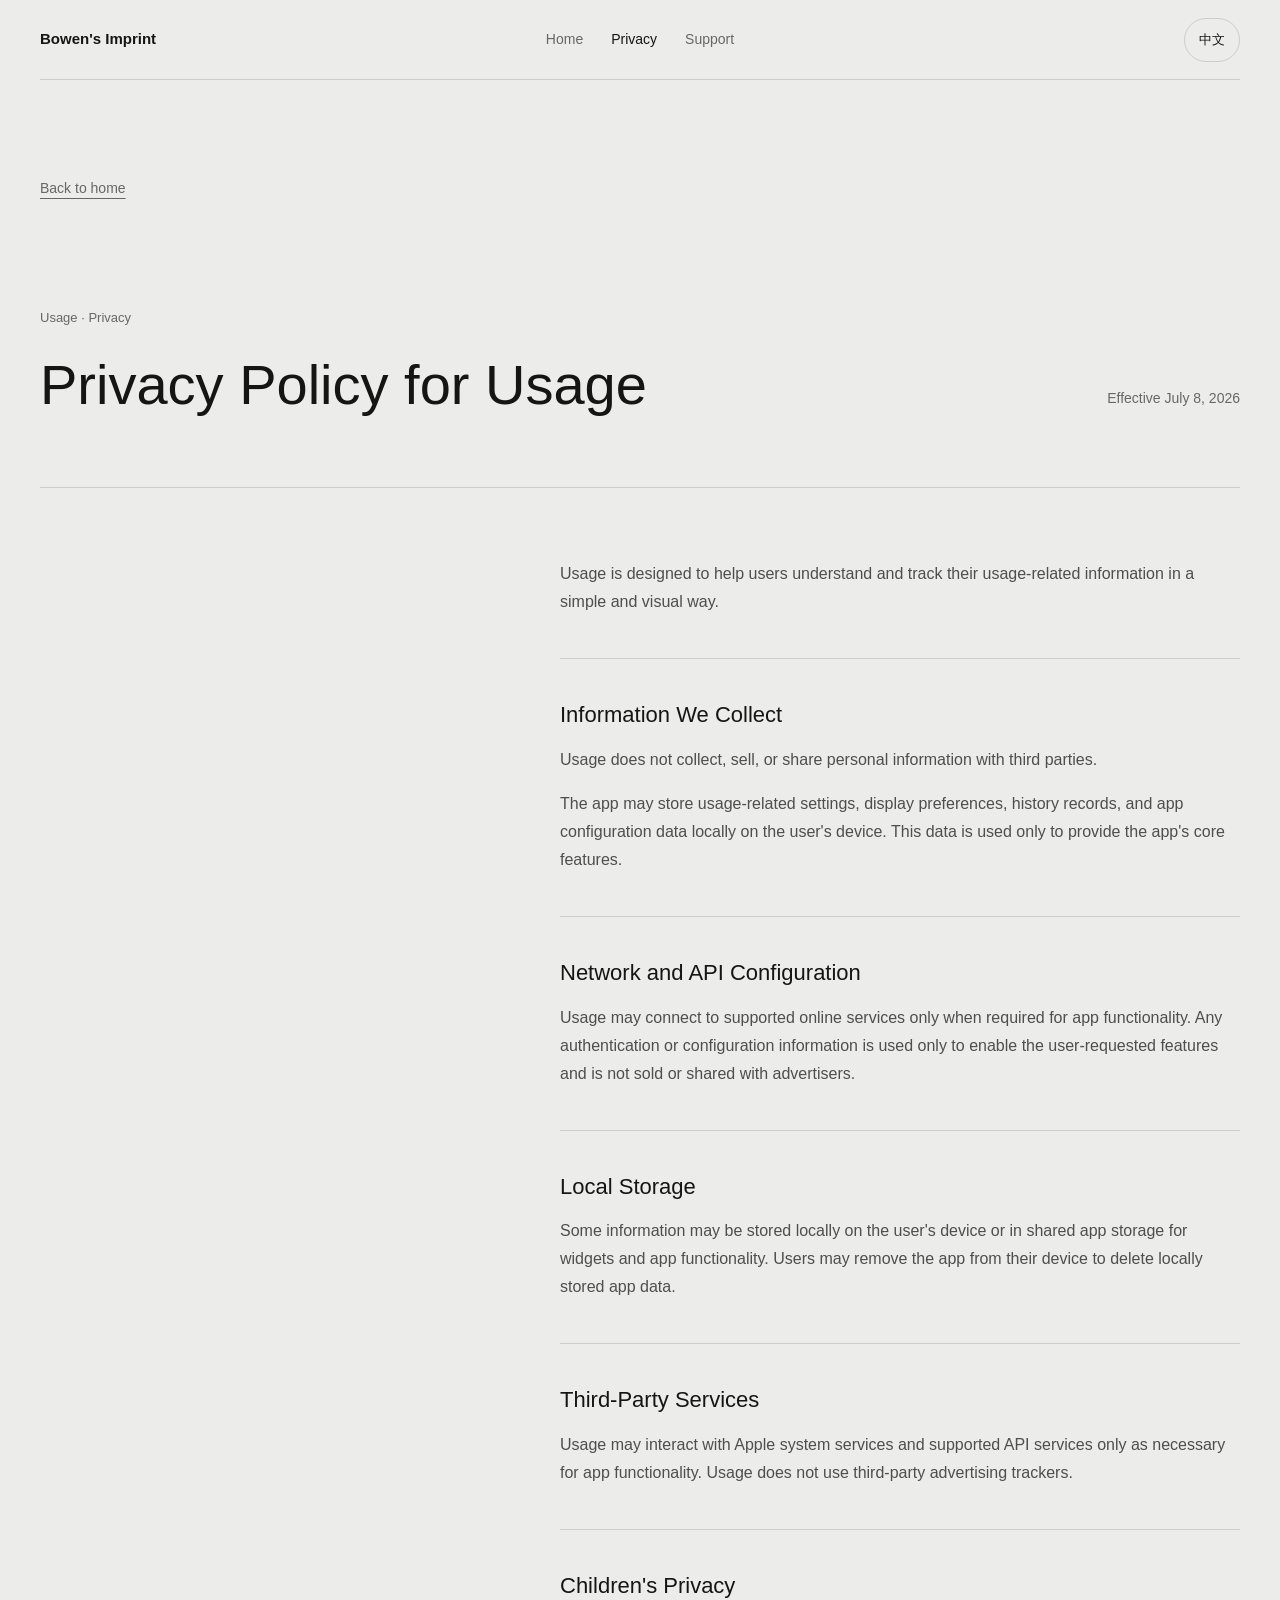
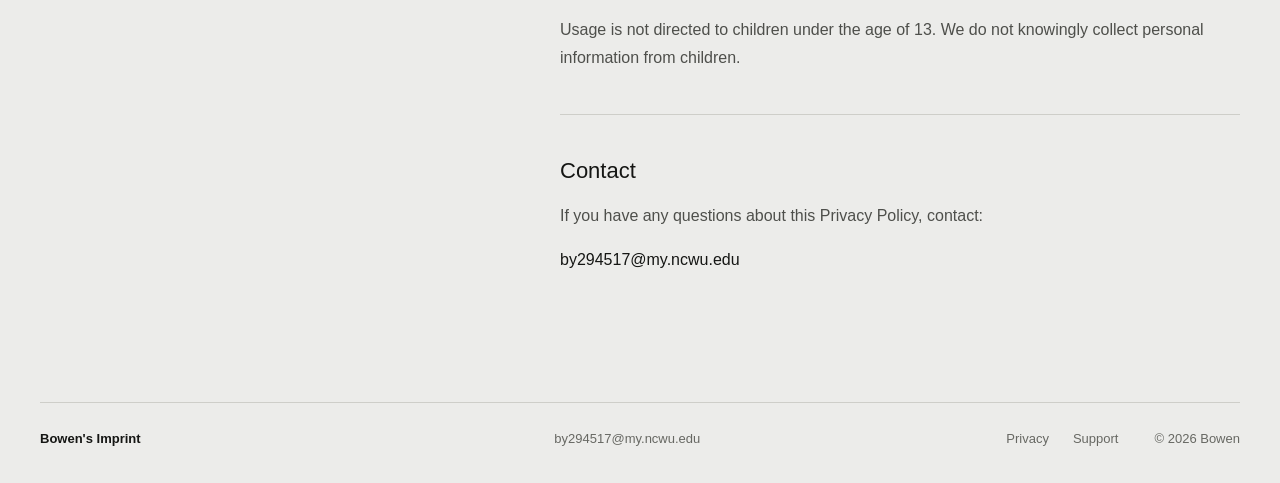
==== commit 417ed484: "update all web style chinese and english seperater. 4 pics looks same color. same design" ====
--- a/privacy/usage/index.html
+++ b/privacy/usage/index.html
@@ -1,104 +1,86 @@
 <!doctype html>
-<html lang="en">
+<html lang="en" data-language="en">
   <head>
     <meta charset="utf-8">
     <meta name="viewport" content="width=device-width, initial-scale=1">
-    <meta name="theme-color" content="#e8e8e6">
+    <meta name="theme-color" content="#ececea">
     <meta name="description" content="Privacy Policy for Usage, an iOS app by Bowen's Imprint.">
     <title>Privacy Policy for Usage | Bowen's Imprint</title>
     <link rel="icon" href="../../assets/favicon.svg" type="image/svg+xml">
     <link rel="stylesheet" href="../../assets/styles.css">
+    <script src="../../assets/i18n.js" defer></script>
+    <script src="../../assets/main.js" defer></script>
   </head>
-  <body class="legal-page">
-    <a class="skip-link" href="#policy">Skip to policy</a>
+  <body class="legal-page" data-page="privacy">
+    <a class="skip-link" href="#policy" data-i18n="shared.skipPolicy">Skip to privacy policy</a>
 
     <header class="site-header">
-      <div class="header-inner">
-        <a class="site-mark" href="../../" aria-label="Bowen's Imprint home">
-          <span>Bowen's Imprint</span>
-          <span lang="zh-Hans">博文之痕</span>
-        </a>
-        <span class="header-note">Usage · Privacy</span>
+      <div class="header-inner page-shell">
+        <a class="site-mark" href="../../" data-i18n="shared.brand" data-i18n-aria-label="shared.homeLabel" aria-label="Bowen's Imprint home">Bowen's Imprint</a>
+        <nav class="header-nav" data-i18n-aria-label="shared.navLabel" aria-label="Primary navigation">
+          <a href="../../" data-i18n="shared.navHome">Home</a>
+          <a href="./" aria-current="page" data-i18n="shared.navPrivacy">Privacy</a>
+          <a href="../../support/usage/" data-i18n="shared.navSupport">Support</a>
+        </nav>
+        <button class="language-toggle" type="button" data-language-toggle aria-label="Switch to Chinese" title="Switch to Chinese">中文</button>
       </div>
     </header>
 
-    <main class="legal-main" id="policy">
-      <a class="document-back" href="../../">← Back to index</a>
+    <main class="legal-main page-shell" id="policy">
+      <a class="document-back" href="../../" data-i18n="privacy.back">Back to home</a>
 
       <header class="legal-hero">
-        <h1>Privacy Policy<br>for Usage</h1>
-        <p class="legal-date">Effective July 8, 2026</p>
+        <p class="eyebrow" data-i18n="privacy.pageNote">Usage · Privacy</p>
+        <h1 data-i18n="privacy.title">Privacy Policy for Usage</h1>
+        <p class="legal-date" data-i18n="privacy.effectiveDate">Effective July 8, 2026</p>
       </header>
 
       <article class="legal-document">
-        <section class="legal-block" aria-labelledby="english-policy">
-          <h2 class="legal-language" id="english-policy">English</h2>
-          <div class="legal-copy">
-            <p>Usage is designed to help users understand and track their usage-related information in a simple and visual way.</p>
+        <p class="legal-intro" data-i18n="privacy.intro">Usage is designed to help users understand and track their usage-related information in a simple and visual way.</p>
 
-            <h2>Information We Collect</h2>
-            <p>Usage does not collect, sell, or share personal information with third parties.</p>
-            <p>The app may store usage-related settings, display preferences, history records, and app configuration data locally on the user's device. This data is used only to provide the app's core features.</p>
-
-            <h2>Network and API Configuration</h2>
-            <p>Usage may connect to supported online services only when required for app functionality. Any authentication or configuration information is used only to enable the user-requested features and is not sold or shared with advertisers.</p>
-
-            <h2>Local Storage</h2>
-            <p>Some information may be stored locally on the user's device or in shared app storage for widgets and app functionality. Users may remove the app from their device to delete locally stored app data.</p>
-
-            <h2>Third-Party Services</h2>
-            <p>Usage may interact with Apple system services and supported API services only as necessary for app functionality. Usage does not use third-party advertising trackers.</p>
-
-            <h2>Children's Privacy</h2>
-            <p>Usage is not directed to children under the age of 13. We do not knowingly collect personal information from children.</p>
-
-            <h2>Contact</h2>
-            <p>If you have any questions about this Privacy Policy, contact:<br>
-              <a href="mailto:by294517@my.ncwu.edu">by294517@my.ncwu.edu</a>
-            </p>
-          </div>
+        <section>
+          <h2 data-i18n="privacy.informationTitle">Information We Collect</h2>
+          <p data-i18n="privacy.informationP1">Usage does not collect, sell, or share personal information with third parties.</p>
+          <p data-i18n="privacy.informationP2">The app may store usage-related settings, display preferences, history records, and app configuration data locally on the user's device. This data is used only to provide the app's core features.</p>
         </section>
 
-        <section class="legal-block" lang="zh-Hans" aria-labelledby="chinese-policy">
-          <h2 class="legal-language" id="chinese-policy">中文</h2>
-          <div class="legal-copy">
-            <p>Usage 是一款用于帮助用户理解和查看使用量相关信息的轻量工具。</p>
-            <p>生效日期：2026年7月8日</p>
+        <section>
+          <h2 data-i18n="privacy.networkTitle">Network and API Configuration</h2>
+          <p data-i18n="privacy.networkP">Usage may connect to supported online services only when required for app functionality. Any authentication or configuration information is used only to enable the user-requested features and is not sold or shared with advertisers.</p>
+        </section>
 
-            <h2>我们收集的信息</h2>
-            <p>Usage 不会收集、出售或向第三方分享用户的个人信息。</p>
-            <p>App 可能会在用户设备本地保存使用量相关设置、显示偏好、历史记录和应用配置数据。这些数据仅用于提供 App 的核心功能。</p>
+        <section>
+          <h2 data-i18n="privacy.storageTitle">Local Storage</h2>
+          <p data-i18n="privacy.storageP">Some information may be stored locally on the user's device or in shared app storage for widgets and app functionality. Users may remove the app from their device to delete locally stored app data.</p>
+        </section>
 
-            <h2>网络与 API 配置</h2>
-            <p>Usage 可能会在功能需要时连接到受支持的在线服务。任何认证或配置信息仅用于用户请求的功能，不会出售或分享给广告商。</p>
+        <section>
+          <h2 data-i18n="privacy.thirdPartyTitle">Third-Party Services</h2>
+          <p data-i18n="privacy.thirdPartyP">Usage may interact with Apple system services and supported API services only as necessary for app functionality. Usage does not use third-party advertising trackers.</p>
+        </section>
 
-            <h2>本地存储</h2>
-            <p>部分信息可能会保存在用户设备本地，或用于小组件和 App 功能的共享存储中。用户可以通过删除 App 来移除本地保存的数据。</p>
+        <section>
+          <h2 data-i18n="privacy.childrenTitle">Children's Privacy</h2>
+          <p data-i18n="privacy.childrenP">Usage is not directed to children under the age of 13. We do not knowingly collect personal information from children.</p>
+        </section>
 
-            <h2>第三方服务</h2>
-            <p>Usage 可能会在必要时与 Apple 系统服务或受支持的 API 服务交互。Usage 不使用第三方广告追踪器。</p>
-
-            <h2>儿童隐私</h2>
-            <p>Usage 并非面向 13 岁以下儿童。我们不会有意收集儿童的个人信息。</p>
-
-            <h2>联系方式</h2>
-            <p>如果您对本隐私政策有任何问题，请联系：<br>
-              <a href="mailto:by294517@my.ncwu.edu">by294517@my.ncwu.edu</a>
-            </p>
-          </div>
+        <section>
+          <h2 data-i18n="privacy.contactTitle">Contact</h2>
+          <p data-i18n="privacy.contactP">If you have any questions about this Privacy Policy, contact:</p>
+          <p><a href="mailto:by294517@my.ncwu.edu">by294517@my.ncwu.edu</a></p>
         </section>
       </article>
     </main>
 
     <footer class="site-footer legal-footer">
-      <div class="footer-inner">
-        <p class="footer-name">Bowen's Imprint <span lang="zh-Hans">/ 博文之痕</span></p>
+      <div class="footer-inner page-shell">
+        <p class="footer-name" data-i18n="shared.brand">Bowen's Imprint</p>
         <a class="footer-contact" href="mailto:by294517@my.ncwu.edu">by294517@my.ncwu.edu</a>
-        <nav class="footer-links" aria-label="Legal and support links">
-          <a href="./" aria-current="page">Usage Privacy</a>
-          <a href="../../support/usage/">Support</a>
+        <nav class="footer-links" data-i18n-aria-label="shared.footerNavLabel" aria-label="Legal and support links">
+          <a href="./" aria-current="page" data-i18n="shared.navPrivacy">Privacy</a>
+          <a href="../../support/usage/" data-i18n="shared.navSupport">Support</a>
         </nav>
-        <p class="footer-year">© 2026 Bowen</p>
+        <p class="footer-year" data-i18n="shared.copyright">© 2026 Bowen</p>
       </div>
     </footer>
   </body>
--- a/assets/styles.css
+++ b/assets/styles.css
@@ -1,12 +1,16 @@
 :root {
   color-scheme: light;
-  --paper: #e8e8e6;
-  --surface: #f3f3f0;
-  --ink: #1d1e1c;
-  --muted: #696a66;
-  --line: #c9cac6;
-  --gutter: 28px;
-  --content-width: 1760px;
+  --page: #ececea;
+  --surface: #f6f6f3;
+  --ink: #151614;
+  --muted: #676863;
+  --line: #cecec9;
+  --overlay: rgba(16, 17, 15, 0.46);
+  --font-en: -apple-system, BlinkMacSystemFont, "SF Pro Text", "Helvetica Neue", Helvetica, Arial, sans-serif;
+  --font-zh: "PingFang SC", "Hiragino Sans GB", "Microsoft YaHei", "Noto Sans CJK SC", sans-serif;
+  --gutter: 40px;
+  --content-width: 1440px;
+  --measure: 680px;
 }
 
 * {
@@ -20,15 +24,19 @@
 body {
   margin: 0;
   min-width: 320px;
-  background: var(--paper);
+  background: var(--page);
   color: var(--ink);
-  font-family: "Helvetica Neue", Helvetica, Arial, "PingFang SC", sans-serif;
+  font-family: var(--font-en);
   font-size: 16px;
   line-height: 1.5;
   text-rendering: optimizeLegibility;
   -webkit-font-smoothing: antialiased;
 }
 
+html[data-language="zh"] body {
+  font-family: var(--font-zh);
+}
+
 a {
   color: inherit;
   text-decoration: none;
@@ -39,11 +47,20 @@
   max-width: 100%;
 }
 
-button,
-input,
-textarea,
-select {
+button {
   font: inherit;
+}
+
+a:focus-visible,
+button:focus-visible,
+[tabindex]:focus-visible {
+  outline: 2px solid var(--ink);
+  outline-offset: 4px;
+}
+
+.page-shell {
+  width: min(calc(100% - (var(--gutter) * 2)), var(--content-width));
+  margin-inline: auto;
 }
 
 .skip-link {
@@ -60,190 +77,163 @@
   top: 12px;
 }
 
-.visually-hidden {
-  position: absolute;
-  width: 1px;
-  height: 1px;
-  padding: 0;
-  margin: -1px;
-  overflow: hidden;
-  clip: rect(0, 0, 0, 0);
-  white-space: nowrap;
-  border: 0;
-}
-
 .site-header {
-  position: absolute;
-  inset: 0 0 auto;
-  z-index: 10;
+  position: relative;
+  z-index: 20;
 }
 
 .header-inner {
   display: grid;
   grid-template-columns: 1fr auto 1fr;
   align-items: center;
-  width: min(calc(100% - (var(--gutter) * 2)), var(--content-width));
-  min-height: 72px;
-  margin: 0 auto;
+  min-height: 80px;
   border-bottom: 1px solid var(--line);
 }
 
 .site-mark {
-  display: flex;
-  align-items: baseline;
-  gap: 12px;
   justify-self: start;
-  font-size: 14px;
-  line-height: 1.25;
-}
-
-.site-mark span:first-child {
+  font-size: 15px;
   font-weight: 600;
-}
-
-.site-mark span:last-child,
-.footer-name span {
-  color: var(--muted);
-  font-family: "Songti SC", STSong, serif;
 }
 
 .header-nav {
   display: flex;
   align-items: center;
-  gap: 30px;
+  justify-content: center;
+  gap: 28px;
   font-size: 14px;
 }
 
 .header-nav a,
-.header-note,
-.project-meta,
-.intro-meta,
-.index-header p {
-  color: var(--muted);
+.footer-links a,
+.footer-contact {
+  color: var(--muted);
+  transition: color 160ms ease;
 }
 
 .header-nav a:hover,
-.header-nav a:focus-visible {
+.header-nav a:focus-visible,
+.header-nav a[aria-current="page"],
+.footer-links a:hover,
+.footer-links a:focus-visible,
+.footer-contact:hover,
+.footer-contact:focus-visible {
   color: var(--ink);
+}
+
+.language-toggle {
+  justify-self: end;
+  min-width: 52px;
+  min-height: 44px;
+  border: 1px solid var(--line);
+  border-radius: 999px;
+  padding: 0 14px;
+  background: transparent;
+  color: var(--ink);
+  cursor: pointer;
+  font-size: 13px;
+  transition: background 160ms ease, border-color 160ms ease;
+}
+
+.language-toggle:hover {
+  border-color: #a9aaa5;
+  background: rgba(255, 255, 255, 0.35);
+}
+
+.hero {
+  padding: 148px 0 128px;
+}
+
+.hero-grid {
+  display: grid;
+  grid-template-columns: minmax(0, 1.2fr) minmax(320px, 0.8fr);
+  align-items: end;
+  gap: 96px;
+}
+
+.eyebrow {
+  margin: 0 0 30px;
+  color: var(--muted);
+  font-size: 13px;
+}
+
+.hero h1 {
+  max-width: 860px;
+  margin: 0;
+  font-size: 76px;
+  font-weight: 500;
+  line-height: 1.02;
+}
+
+.hero-copy {
+  max-width: 530px;
+  padding-bottom: 7px;
+}
+
+.hero-copy > p {
+  margin: 0;
+  font-size: 20px;
+  line-height: 1.55;
+}
+
+.text-links {
+  display: flex;
+  flex-wrap: wrap;
+  gap: 24px;
+  margin-top: 32px;
+  font-size: 14px;
+}
+
+.text-links a,
+.about-copy a span,
+.document-back,
+.legal-copy a,
+.support-email a {
   text-decoration: underline;
-  text-underline-offset: 4px;
-}
-
-.header-nav span {
-  margin-left: 3px;
-  font-size: 11px;
-  vertical-align: super;
-}
-
-.header-note {
-  justify-self: end;
-  font-size: 13px;
-}
-
-.intro {
+  text-decoration-thickness: 1px;
+  text-underline-offset: 5px;
+}
+
+.works {
+  padding-bottom: 136px;
+}
+
+.section-intro {
   display: grid;
-  min-height: 68vh;
-  align-items: center;
-  padding: 116px var(--gutter) 76px;
-}
-
-.intro-inner {
-  width: min(100%, var(--content-width));
-  margin: 0 auto;
-}
-
-.intro-meta {
-  display: flex;
-  justify-content: center;
-  gap: 22px;
-  font-size: 13px;
-}
-
-.intro-meta span + span::before {
-  content: "/";
-  margin-right: 22px;
-  color: #a4a5a1;
-}
-
-.intro h1 {
-  margin: 42px 0 28px;
-  font-size: 118px;
-  font-weight: 600;
-  line-height: 0.9;
-  text-align: center;
-  text-transform: uppercase;
-}
-
-.intro-credit {
-  display: flex;
-  align-items: center;
-  justify-content: center;
-  gap: 24px;
-}
-
-.intro-credit span {
-  font-family: "Songti SC", STSong, serif;
-  font-size: 23px;
-}
-
-.intro-credit a {
-  color: var(--muted);
-  font-size: 13px;
-  text-decoration: underline;
-  text-underline-offset: 4px;
-}
-
-.project-index {
-  width: min(calc(100% - (var(--gutter) * 2)), var(--content-width));
-  margin: 0 auto;
-}
-
-.index-header {
-  display: flex;
-  align-items: center;
-  justify-content: space-between;
-  gap: 24px;
-  margin-bottom: 30px;
-  padding: 18px 0;
+  grid-template-columns: minmax(0, 1fr) minmax(320px, 0.8fr);
+  gap: 96px;
+  margin-bottom: 48px;
+  padding-top: 26px;
   border-top: 1px solid var(--line);
-  border-bottom: 1px solid var(--line);
-}
-
-.index-header h2,
-.index-header p {
-  margin: 0;
-}
-
-.index-header h2 {
-  font-size: 18px;
+}
+
+.section-intro h2,
+.section-intro p {
+  margin: 0;
+}
+
+.section-intro h2 {
+  font-size: 40px;
   font-weight: 500;
-}
-
-.index-header p {
-  font-size: 13px;
+  line-height: 1.1;
+}
+
+.section-intro > p {
+  max-width: 530px;
+  color: var(--muted);
+  font-size: 16px;
+  line-height: 1.65;
 }
 
 .project-grid {
   display: grid;
   grid-template-columns: repeat(2, minmax(0, 1fr));
-  column-gap: 16px;
-  row-gap: 42px;
+  column-gap: 20px;
+  row-gap: 60px;
 }
 
 .project {
   min-width: 0;
-}
-
-.project-meta {
-  display: grid;
-  grid-template-columns: 46px minmax(0, 1fr) auto;
-  gap: 12px;
-  padding: 0 4px 12px;
-  font-size: 13px;
-}
-
-.project-meta span:nth-child(2) {
-  color: var(--ink);
 }
 
 .project-visual {
@@ -252,15 +242,14 @@
   aspect-ratio: 4 / 3;
   overflow: hidden;
   border-radius: 6px;
-  background: #d5d5d2;
-  outline: 0;
+  background: #d7d7d3;
 }
 
 .project-visual > img {
   width: 100%;
   height: 100%;
   object-fit: cover;
-  transition: transform 750ms cubic-bezier(0.22, 1, 0.36, 1);
+  transition: transform 680ms cubic-bezier(0.22, 1, 0.36, 1);
 }
 
 .project-overlay {
@@ -270,16 +259,18 @@
   flex-direction: column;
   justify-content: space-between;
   padding: 28px;
-  background: rgba(14, 15, 14, 0.44);
+  background: var(--overlay);
   color: #ffffff;
   opacity: 0;
   pointer-events: none;
-  transition: opacity 300ms ease;
+  transition: opacity 260ms ease;
 }
 
 .project-state,
-.project-details p,
-.project-details h3 {
+.project-overlay-copy p,
+.project-category,
+.project-caption h3,
+.project-meta {
   margin: 0;
 }
 
@@ -288,27 +279,13 @@
   font-size: 13px;
 }
 
-.project-details {
-  max-width: 580px;
-}
-
-.project-details h3 {
-  font-size: 44px;
-  font-weight: 500;
-  line-height: 1.04;
-}
-
-.project-details h3 span {
-  font-family: "Songti SC", STSong, serif;
-  font-size: 0.68em;
-  font-weight: 400;
-}
-
-.project-details > p {
-  max-width: 430px;
-  margin-top: 10px;
-  color: rgba(255, 255, 255, 0.8);
-  font-size: 15px;
+.project-overlay-copy {
+  max-width: 440px;
+}
+
+.project-overlay-copy > p {
+  font-size: 18px;
+  line-height: 1.5;
 }
 
 .project-links {
@@ -320,7 +297,7 @@
 
 .project-links a {
   padding-bottom: 3px;
-  border-bottom: 1px solid rgba(255, 255, 255, 0.7);
+  border-bottom: 1px solid rgba(255, 255, 255, 0.72);
 }
 
 .project-visual:hover .project-overlay,
@@ -338,23 +315,88 @@
   transform: scale(1.018);
 }
 
-.project-visual:focus-visible {
-  outline: 2px solid var(--ink);
-  outline-offset: 4px;
+.project-caption {
+  display: grid;
+  grid-template-columns: minmax(0, 1fr) auto;
+  align-items: start;
+  gap: 24px;
+  padding-top: 18px;
+}
+
+.project-category {
+  display: flex;
+  gap: 14px;
+  color: var(--muted);
+  font-size: 13px;
+}
+
+.project-caption h3 {
+  margin-top: 7px;
+  font-size: 25px;
+  font-weight: 500;
+  line-height: 1.2;
+}
+
+.project-meta {
+  padding-top: 2px;
+  color: var(--muted);
+  font-size: 13px;
+  text-align: right;
+}
+
+.about {
+  display: grid;
+  grid-template-columns: minmax(0, 1.2fr) minmax(320px, 0.8fr);
+  gap: 96px;
+  padding: 112px 0 132px;
+  border-top: 1px solid var(--line);
+}
+
+.about-heading {
+  display: block;
+  margin: 0;
+  padding: 0;
+  border: 0;
+}
+
+.about-heading > p {
+  margin-top: 14px;
+}
+
+.about-copy > p {
+  max-width: 640px;
+  margin: 0;
+  font-size: 24px;
+  line-height: 1.5;
+}
+
+.about-copy > a {
+  display: inline-flex;
+  flex-direction: column;
+  gap: 6px;
+  margin-top: 42px;
+}
+
+.about-copy a span {
+  color: var(--muted);
+  font-size: 14px;
+}
+
+.about-copy a strong {
+  font-size: 17px;
+  font-weight: 500;
 }
 
 .site-footer {
-  padding: 128px var(--gutter) 32px;
+  padding: 0 0 34px;
 }
 
 .footer-inner {
   display: grid;
-  grid-template-columns: 1.2fr 1fr auto auto;
+  grid-template-columns: 1.15fr 1fr auto auto;
   align-items: end;
   gap: 36px;
-  width: min(100%, var(--content-width));
-  margin: 0 auto;
-  padding-top: 24px;
+  padding-top: 26px;
   border-top: 1px solid var(--line);
   font-size: 13px;
 }
@@ -363,10 +405,8 @@
   margin: 0;
 }
 
-.footer-contact,
-.footer-links,
-.footer-year {
-  color: var(--muted);
+.footer-name {
+  font-weight: 600;
 }
 
 .footer-links {
@@ -374,257 +414,261 @@
   gap: 24px;
 }
 
-.footer-inner a:hover,
-.footer-inner a:focus-visible,
-.document-back:hover,
-.document-back:focus-visible {
-  color: var(--ink);
-  text-decoration: underline;
-  text-underline-offset: 4px;
-}
-
-/* Legal and support pages use the same neutral editorial system. */
-.legal-page .site-header {
-  position: relative;
-}
-
-.legal-page .header-inner {
-  grid-template-columns: 1fr auto;
-}
-
-.legal-page .header-note {
-  justify-self: end;
-}
-
+.footer-year {
+  color: var(--muted);
+}
+
+/* Privacy and support pages */
 .legal-main {
-  width: min(calc(100% - (var(--gutter) * 2)), 1180px);
-  margin: 0 auto;
-  padding: 120px 0 0;
+  padding: 96px 0 112px;
 }
 
 .document-back {
   display: inline-block;
-  margin-bottom: 70px;
-  color: var(--muted);
-  font-size: 13px;
+  margin-bottom: 96px;
+  color: var(--muted);
+  font-size: 14px;
 }
 
 .legal-hero {
   display: grid;
   grid-template-columns: minmax(0, 1fr) auto;
   align-items: end;
-  gap: 48px;
-  padding-bottom: 78px;
+  gap: 60px;
+  padding-bottom: 72px;
+  border-bottom: 1px solid var(--line);
+}
+
+.legal-hero .eyebrow {
+  grid-column: 1 / -1;
+  margin-bottom: -32px;
 }
 
 .legal-hero h1 {
   max-width: 820px;
   margin: 0;
-  font-size: 68px;
+  font-size: 56px;
   font-weight: 500;
-  line-height: 1.02;
+  line-height: 1.08;
 }
 
 .legal-date {
-  margin: 0 0 7px;
-  color: var(--muted);
-  font-size: 13px;
+  margin: 0 0 6px;
+  color: var(--muted);
+  font-size: 14px;
   white-space: nowrap;
 }
 
 .legal-document {
-  padding-bottom: 120px;
-}
-
-.legal-block {
-  display: grid;
-  grid-template-columns: 180px minmax(0, 720px);
-  justify-content: space-between;
-  gap: 64px;
-  padding: 76px 0;
+  max-width: var(--measure);
+  margin: 72px 0 0 auto;
+}
+
+.legal-intro {
+  margin: 0 0 68px;
+  font-size: 22px;
+  line-height: 1.55;
+}
+
+.legal-document section {
+  padding-top: 42px;
+  margin-top: 42px;
   border-top: 1px solid var(--line);
 }
 
-.legal-language {
-  margin: 0;
-  color: var(--muted);
-  font-size: 13px;
-  font-weight: 400;
-}
-
-.legal-copy {
-  max-width: 720px;
-}
-
-.legal-copy > p:first-child {
-  margin-top: 0;
-  color: var(--ink);
-  font-size: 20px;
-  line-height: 1.55;
-}
-
-.legal-copy h2 {
-  margin: 50px 0 12px;
+.legal-document h2 {
+  margin: 0 0 16px;
   font-size: 22px;
   font-weight: 500;
   line-height: 1.3;
 }
 
-.legal-copy p,
-.legal-copy li {
+.legal-document p,
+.legal-document li {
   color: #4e4f4b;
+  font-size: 16px;
   line-height: 1.75;
 }
 
-.legal-copy ul {
-  margin: 16px 0 0;
-  padding-left: 20px;
-}
-
-.legal-copy a {
+.legal-document p {
+  margin: 0 0 16px;
+}
+
+.legal-document ul {
+  margin: 0;
+  padding-left: 22px;
+}
+
+.legal-document a {
   color: var(--ink);
-  text-decoration: underline;
-  text-underline-offset: 4px;
+}
+
+.support-document {
+  min-height: 430px;
+}
+
+.support-document .legal-intro {
+  margin-bottom: 10px;
+}
+
+.support-email {
+  margin-bottom: 72px !important;
+  font-size: 20px !important;
 }
 
 .legal-footer {
   padding-top: 0;
 }
 
-@media (max-width: 1100px) {
+@media (max-width: 1050px) {
+  .hero-grid,
+  .section-intro,
+  .about {
+    gap: 56px;
+  }
+
+  .hero h1 {
+    font-size: 62px;
+  }
+
+  .about-copy > p {
+    font-size: 21px;
+  }
+}
+
+@media (max-width: 820px) {
+  :root {
+    --gutter: 24px;
+  }
+
   .header-inner {
     grid-template-columns: 1fr auto;
-  }
-
-  .header-note {
-    display: none;
-  }
-
-  .intro h1 {
-    font-size: 84px;
-  }
-
-  .legal-hero h1 {
-    font-size: 54px;
-  }
-
-  .legal-block {
-    grid-template-columns: 130px minmax(0, 1fr);
-  }
-}
-
-@media (max-width: 820px) {
+    grid-template-areas:
+      "brand language"
+      "nav nav";
+    row-gap: 16px;
+    padding: 18px 0;
+  }
+
+  .site-mark {
+    grid-area: brand;
+  }
+
+  .header-nav {
+    grid-area: nav;
+    justify-content: flex-start;
+  }
+
+  .language-toggle {
+    grid-area: language;
+  }
+
+  .hero {
+    padding: 104px 0 96px;
+  }
+
+  .hero-grid,
+  .section-intro,
+  .about {
+    grid-template-columns: 1fr;
+  }
+
+  .hero-grid {
+    gap: 48px;
+  }
+
+  .hero h1 {
+    font-size: 56px;
+  }
+
+  .hero-copy {
+    max-width: 600px;
+  }
+
+  .section-intro {
+    gap: 18px;
+  }
+
+  .project-grid {
+    grid-template-columns: 1fr;
+  }
+
+  .about {
+    gap: 44px;
+  }
+
+  .about-copy > p {
+    max-width: 680px;
+  }
+
+  .footer-inner {
+    grid-template-columns: repeat(2, minmax(0, 1fr));
+  }
+
+  .legal-hero {
+    grid-template-columns: 1fr;
+    gap: 22px;
+  }
+
+  .legal-hero .eyebrow {
+    margin-bottom: 8px;
+  }
+
+  .legal-date {
+    white-space: normal;
+  }
+
+  .legal-document {
+    margin-left: 0;
+  }
+}
+
+@media (max-width: 560px) {
   :root {
     --gutter: 18px;
   }
 
   .header-nav {
-    gap: 18px;
+    flex-wrap: wrap;
+    gap: 10px 20px;
     font-size: 13px;
   }
 
-  .intro {
-    min-height: 64vh;
-    padding-top: 104px;
-  }
-
-  .intro-meta span:nth-child(2) {
-    display: none;
-  }
-
-  .intro-meta span:nth-child(3)::before {
-    content: "/";
-    margin-right: 22px;
-    color: #a4a5a1;
-  }
-
-  .intro h1 {
-    font-size: 66px;
-    line-height: 0.94;
+  .language-toggle {
+    min-width: 48px;
+  }
+
+  .hero {
+    padding: 84px 0 82px;
+  }
+
+  .eyebrow {
+    margin-bottom: 24px;
+    line-height: 1.6;
+  }
+
+  .hero h1 {
+    font-size: 46px;
+  }
+
+  .hero-copy > p {
+    font-size: 18px;
+  }
+
+  .works {
+    padding-bottom: 96px;
+  }
+
+  .section-intro {
+    margin-bottom: 32px;
+  }
+
+  .section-intro h2 {
+    font-size: 32px;
   }
 
   .project-grid {
-    grid-template-columns: 1fr;
-  }
-
-  .footer-inner {
-    grid-template-columns: repeat(2, minmax(0, 1fr));
-  }
-
-  .footer-links,
-  .footer-year {
-    justify-self: start;
-  }
-
-  .legal-hero {
-    grid-template-columns: 1fr;
-  }
-}
-
-@media (max-width: 560px) {
-  .header-inner {
-    min-height: 66px;
-  }
-
-  .site-mark {
-    flex-direction: column;
-    gap: 0;
-    font-size: 12px;
-  }
-
-  .header-nav {
-    gap: 13px;
-    font-size: 12px;
-  }
-
-  .header-nav span {
-    display: none;
-  }
-
-  .intro {
-    min-height: 58vh;
-    padding-top: 94px;
-    padding-bottom: 52px;
-  }
-
-  .intro-meta {
-    gap: 14px;
-    font-size: 12px;
-  }
-
-  .intro-meta span:nth-child(3)::before {
-    margin-right: 14px;
-  }
-
-  .intro h1 {
-    max-width: 360px;
-    margin: 34px auto 24px;
-    font-size: 52px;
-  }
-
-  .intro-credit {
-    gap: 18px;
-  }
-
-  .intro-credit span {
-    font-size: 20px;
-  }
-
-  .index-header {
-    align-items: flex-start;
-    flex-direction: column;
-    gap: 4px;
-    margin-bottom: 24px;
-    padding: 14px 0;
-  }
-
-  .project-grid {
-    row-gap: 34px;
-  }
-
-  .project-meta {
-    grid-template-columns: 34px minmax(0, 1fr) auto;
-    font-size: 12px;
+    row-gap: 48px;
   }
 
   .project-visual {
@@ -636,17 +680,31 @@
     padding: 22px;
   }
 
-  .project-details h3 {
-    font-size: 34px;
-  }
-
-  .project-details > p {
-    max-width: 300px;
-    font-size: 14px;
-  }
-
-  .site-footer {
-    padding-top: 88px;
+  .project-overlay-copy > p {
+    font-size: 16px;
+  }
+
+  .project-caption {
+    gap: 18px;
+    padding-top: 14px;
+  }
+
+  .project-caption h3 {
+    font-size: 22px;
+  }
+
+  .project-meta,
+  .project-category,
+  .project-state {
+    font-size: 12px;
+  }
+
+  .about {
+    padding: 80px 0 96px;
+  }
+
+  .about-copy > p {
+    font-size: 19px;
   }
 
   .footer-inner {
@@ -654,49 +712,34 @@
     gap: 17px;
   }
 
-  .footer-links {
-    flex-wrap: wrap;
-  }
-
-  .legal-page .header-inner {
-    min-height: 66px;
-  }
-
-  .legal-page .header-note {
-    display: block;
-    font-size: 12px;
-  }
-
   .legal-main {
-    padding-top: 82px;
+    padding: 70px 0 88px;
   }
 
   .document-back {
-    margin-bottom: 50px;
+    margin-bottom: 72px;
   }
 
   .legal-hero {
-    gap: 24px;
-    padding-bottom: 58px;
+    padding-bottom: 54px;
   }
 
   .legal-hero h1 {
-    font-size: 42px;
-  }
-
-  .legal-block {
-    grid-template-columns: 1fr;
-    gap: 26px;
-    padding: 58px 0;
-  }
-
-  .legal-copy > p:first-child {
-    font-size: 18px;
-  }
-
-  .legal-copy h2 {
-    margin-top: 40px;
-    font-size: 20px;
+    font-size: 40px;
+  }
+
+  .legal-document {
+    margin-top: 54px;
+  }
+
+  .legal-intro {
+    margin-bottom: 54px;
+    font-size: 19px;
+  }
+
+  .legal-document section {
+    padding-top: 34px;
+    margin-top: 34px;
   }
 }
 
@@ -705,8 +748,12 @@
     scroll-behavior: auto;
   }
 
-  .project-visual > img,
-  .project-overlay {
-    transition: none;
-  }
-}
+  *,
+  *::before,
+  *::after {
+    scroll-behavior: auto !important;
+    transition-duration: 0.01ms !important;
+    animation-duration: 0.01ms !important;
+    animation-iteration-count: 1 !important;
+  }
+}
